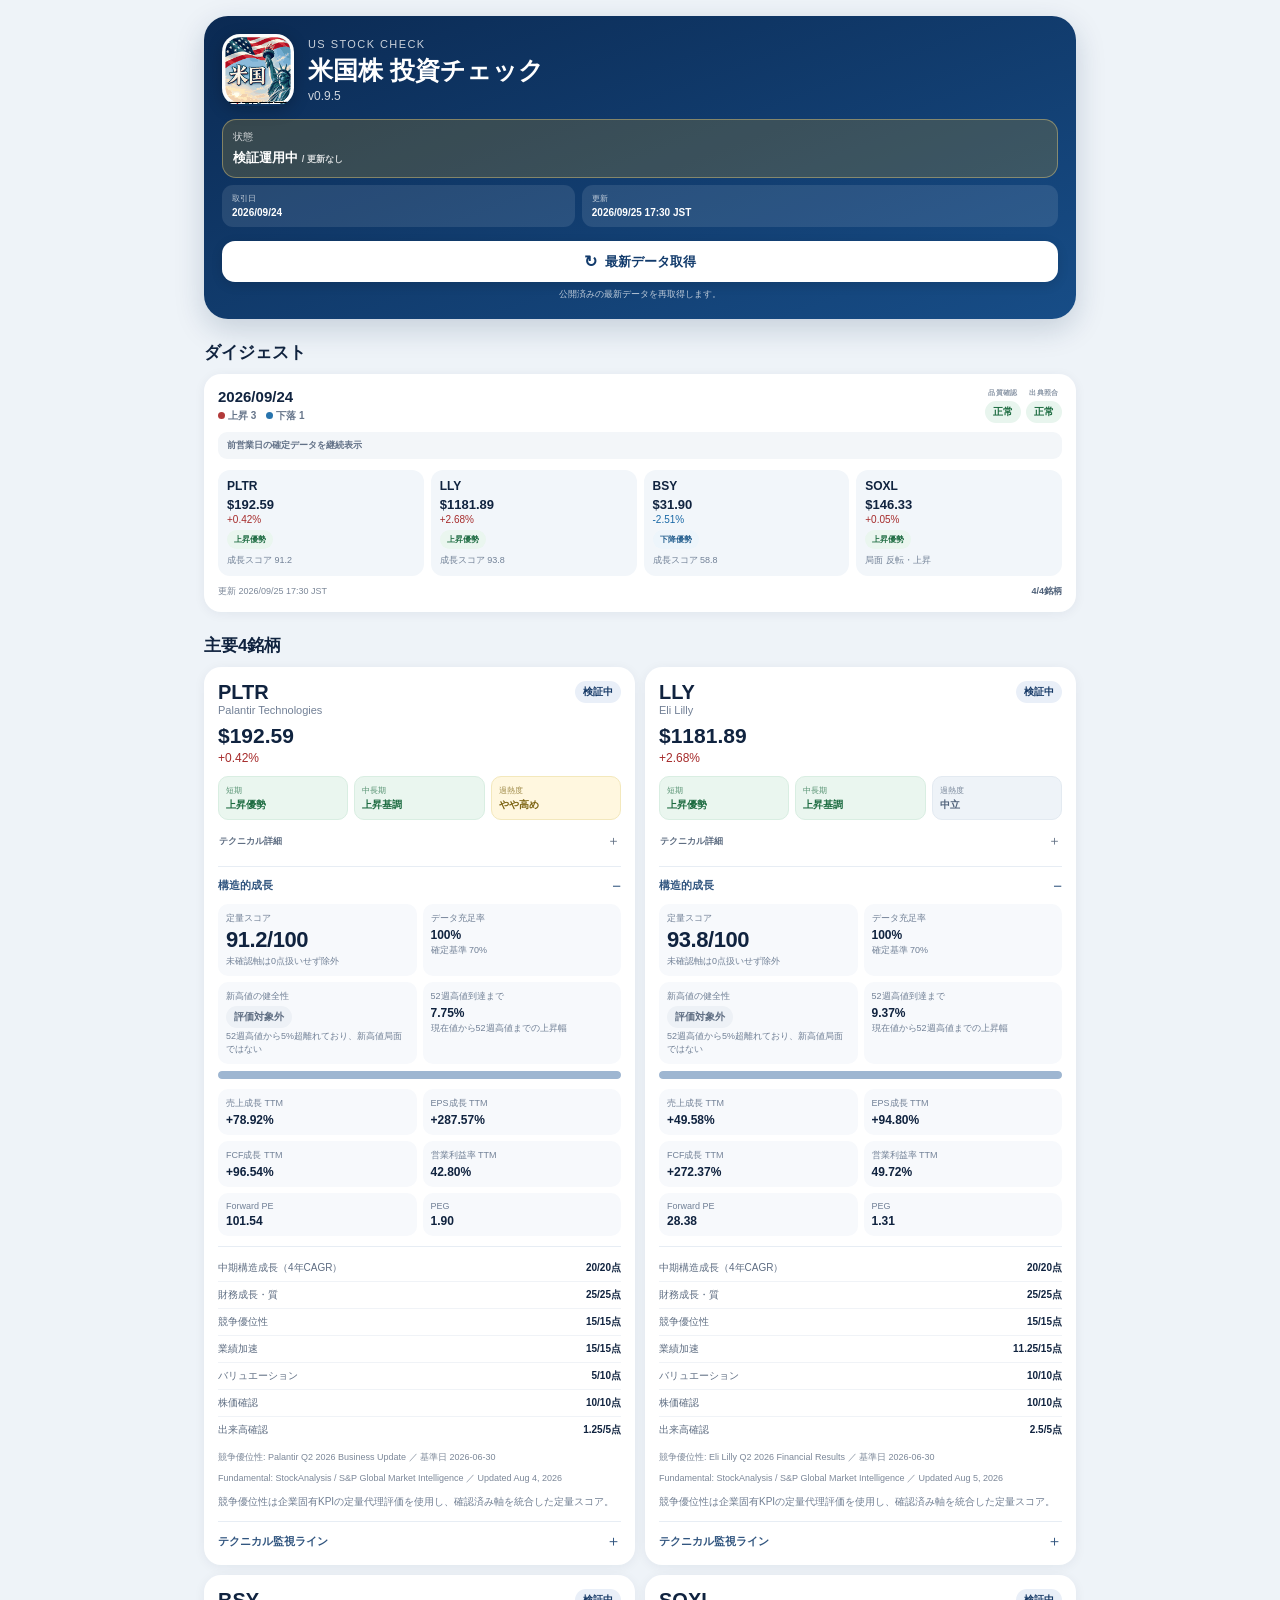
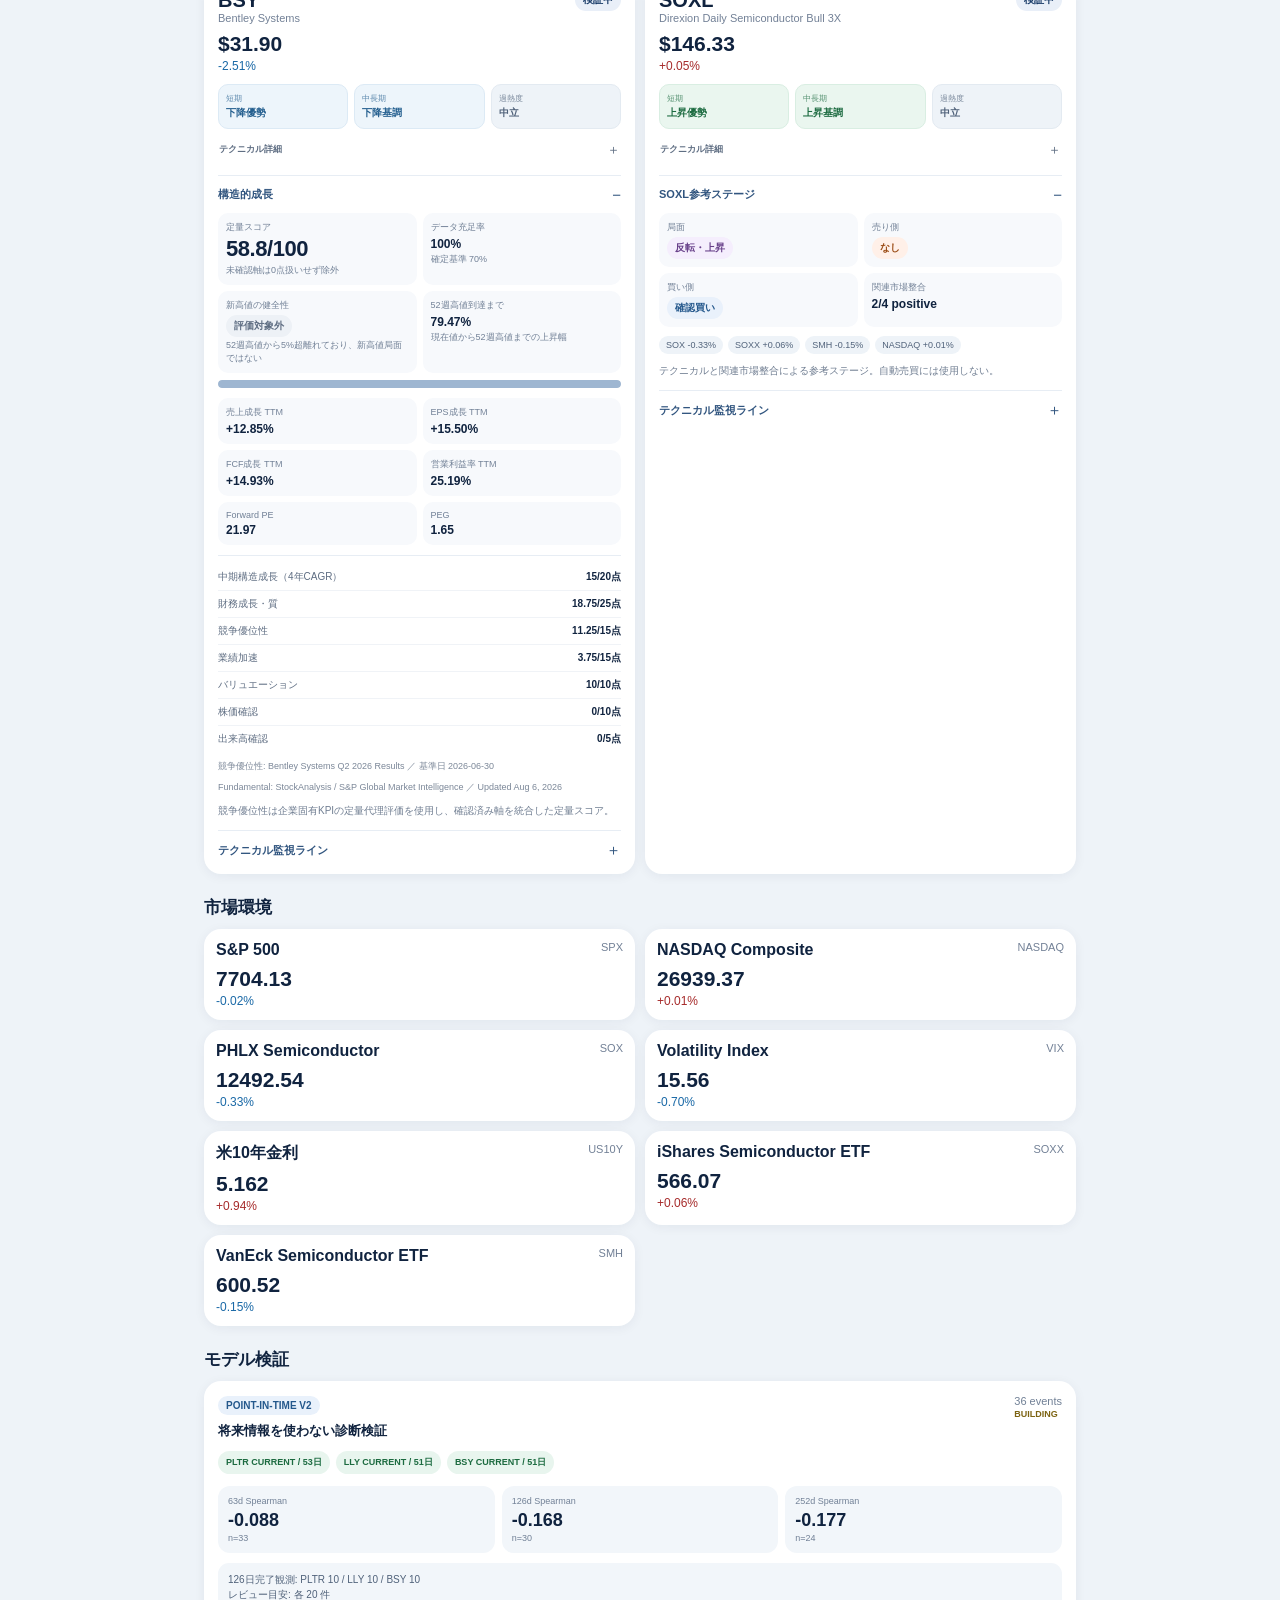
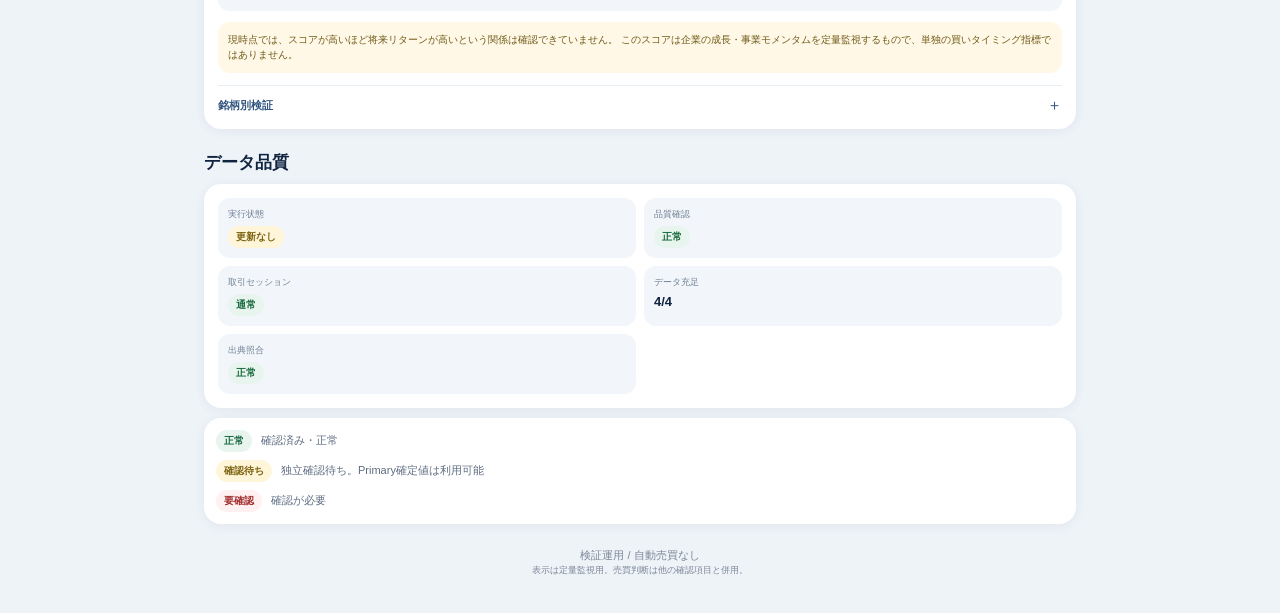
==== docs/index.html @ 0691e735 "Add US Common judgment-eligibility section" ====
<!doctype html>
<html lang="ja">
<head>
  <meta charset="utf-8">
  <meta name="viewport" content="width=device-width,initial-scale=1,viewport-fit=cover">
  <meta name="theme-color" content="#0b2a53">
  <meta name="apple-mobile-web-app-capable" content="yes">
  <meta name="apple-mobile-web-app-status-bar-style" content="default">
  <meta name="apple-mobile-web-app-title" content="米国株">
  <title>米国株 投資チェック</title>
  <link rel="manifest" href="./manifest.webmanifest">
  <link rel="apple-touch-icon" href="./icons/us-stock-icon.png">
  <link rel="icon" href="./icons/us-stock-icon.png" type="image/png">
  <link rel="stylesheet" href="./style.css?v=0.9.5-common1">
</head>
<body>
  <main class="app">
    <header class="hero">
      <div class="hero-row">
        <img class="app-icon" src="./icons/us-stock-icon.png" alt="米国株アプリ">
        <div class="hero-title">
          <div class="eyebrow">US STOCK CHECK</div>
          <h1>米国株 投資チェック</h1>
          <div id="version" class="version">v0.9.5</div>
        </div>
      </div>

      <div class="status-compact">
        <div id="stateBox" class="status-box status-primary">
          <span>状態</span>
          <strong id="appState">準備中</strong>
        </div>
        <div class="status-meta">
          <div><span>取引日</span><strong id="tradeDate">—</strong></div>
          <div><span>更新</span><strong id="updatedAt">—</strong></div>
        </div>
      </div>

      <button id="refreshButton" class="refresh-button" type="button">
        <span class="refresh-icon">↻</span> 最新データ取得
      </button>
      <div id="refreshNote" class="refresh-note">公開済みの最新データを再取得します。</div>
    </header>

    <section id="commonSection" class="hidden">
      <h2>判断可否</h2>
      <div id="commonDigest" class="card"></div>
    </section>

    <section>
      <h2>ダイジェスト</h2>
      <div id="digest" class="card muted">最新データを読み込み中です。</div>
    </section>

    <section>
      <h2>主要4銘柄</h2>
      <div id="stocks" class="cards"></div>
    </section>

    <section>
      <h2>市場環境</h2>
      <div id="market" class="cards compact"></div>
    </section>

    <section>
      <h2>モデル検証</h2>
      <div id="modelValidation" class="card muted">Point-in-Time検証データ待ちです。</div>
    </section>

    <section>
      <h2>データ品質</h2>
      <div id="quality" class="card"></div>
      <div class="legend card">
        <div class="legend-row"><span class="quality-pill pass">正常</span><span>確認済み・正常</span></div>
        <div class="legend-row"><span class="quality-pill pending">確認待ち</span><span>独立確認待ち。Primary確定値は利用可能</span></div>
        <div class="legend-row"><span class="quality-pill fail">要確認</span><span>確認が必要</span></div>
      </div>
    </section>

    <section id="noticesSection" class="hidden">
      <h2>確認事項</h2>
      <div id="notices" class="card notice-card"></div>
    </section>

    <footer>
      検証運用 / 自動売買なし<br>
      <span class="footer-sub">表示は定量監視用。売買判断は他の確認項目と併用。</span>
    </footer>
  </main>

  <script src="./app.js?v=0.9.5-common1" defer></script>
</body>
</html>
---- docs/style.css ----
:root{
  font-family:-apple-system,BlinkMacSystemFont,"Segoe UI",sans-serif;
  color:#10233f;background:#eef3f8
}
*{box-sizing:border-box}
body{margin:0}
.app{max-width:900px;margin:0 auto;padding:16px 14px 36px}
.hero{
  background:linear-gradient(160deg,#0b2a53,#174d87);
  color:#fff;border-radius:24px;padding:18px;
  box-shadow:0 10px 30px rgba(11,42,83,.18)
}
.hero-row{display:flex;gap:14px;align-items:center}
.hero-title{min-width:0}
.app-icon{width:72px;height:72px;border-radius:18px;box-shadow:0 4px 16px rgba(0,0,0,.22)}
.eyebrow{font-size:11px;letter-spacing:.13em;opacity:.78}
h1{font-size:25px;margin:4px 0 2px}
.version{font-size:12px;opacity:.8}
.status-grid{display:grid;grid-template-columns:repeat(3,1fr);gap:8px;margin-top:18px}
.status-box{background:rgba(255,255,255,.11);padding:10px;border-radius:14px;border:1px solid transparent}
.status-box span{display:block;font-size:10px;opacity:.78;margin-bottom:4px}
.status-box strong{font-size:13px;line-height:1.35}
.status-box.state-normal{background:rgba(36,153,86,.24);border-color:rgba(153,235,181,.45)}
.status-box.state-nochange{background:rgba(203,157,31,.22);border-color:rgba(255,224,133,.38)}
.status-box.state-hold{background:rgba(183,50,50,.28);border-color:rgba(255,165,165,.44)}
.status-message{margin:12px 2px 0;font-size:12px;opacity:.94;line-height:1.45}
section{margin-top:22px}
h2{font-size:17px;margin:0 0 10px}
.cards{display:grid;grid-template-columns:repeat(2,1fr);gap:10px}
.card{background:#fff;border-radius:17px;padding:14px;box-shadow:0 2px 12px rgba(16,35,63,.06)}
.card.muted{color:#66758a}
.stock-head{display:flex;justify-content:space-between;gap:8px;align-items:flex-start}
.ticker{font-size:20px;font-weight:750}
.name{font-size:11px;color:#728096}
.price{font-size:21px;font-weight:720;margin-top:8px}
.delta{font-size:12px;margin-top:3px}
.delta.up{color:#a62b2b}
.delta.down{color:#1968a6}
.delta.flat{color:#66758a}
.signal-summary{display:grid;grid-template-columns:repeat(3,1fr);gap:6px;margin-top:11px}
.signal-item{background:#eef3f8;border-radius:10px;padding:8px 7px;min-width:0;border:1px solid transparent}
.signal-label{display:block;color:#718096;font-size:8px;margin-bottom:3px}
.signal-item strong{display:block;font-size:10px;line-height:1.25;white-space:nowrap;overflow:hidden;text-overflow:ellipsis}
.signal-positive{background:#eaf6ef;color:#1c6b40;border-color:#d9eee2}
.signal-caution{background:#fff7df;color:#7d6413;border-color:#f3e8bc}
.signal-negative{background:#edf5fb;color:#245f8f;border-color:#dceaf5}
.signal-neutral{background:#eef3f8;color:#50627a;border-color:#e3eaf1}
.signal-item.signal-positive .signal-label,.signal-item.signal-caution .signal-label,.signal-item.signal-negative .signal-label,.signal-item.signal-neutral .signal-label{color:inherit;opacity:.72}
.technical-details{margin-top:8px}
.technical-details summary{cursor:pointer;list-style:none;color:#5e6d82;font-size:9px;font-weight:700;padding:4px 1px;display:flex;justify-content:space-between;align-items:center}
.technical-details summary::-webkit-details-marker{display:none}
.technical-details summary::after{content:"＋";font-size:13px;font-weight:500}
.technical-details[open] summary::after{content:"−"}
.meta{display:grid;grid-template-columns:1fr 1fr;gap:6px;margin-top:5px;font-size:11px}
.meta div{background:#f2f6fa;border-radius:10px;padding:7px}
.label{display:block;color:#718096;font-size:9px;margin-bottom:2px}
.badge,.quality-pill,.stage-pill{
  display:inline-block;padding:4px 8px;border-radius:999px;
  background:#e7eef7;font-size:10px;font-weight:700;white-space:nowrap
}
.badge.normal,.quality-pill.pass{background:#e8f5ee;color:#1c6b40}
.badge.hold,.quality-pill.fail{background:#fff1f1;color:#a02b2b}
.badge.nochange,.quality-pill.pending{background:#fff5d9;color:#7d6413}
.badge.shadow{background:#e9eff8;color:#163966}
.compact .card{padding:12px}

.quality-grid{display:grid;grid-template-columns:1fr 1fr;gap:8px}
.quality-item{background:#f2f6fa;border-radius:12px;padding:10px}
.quality-value{margin-top:5px;font-weight:700;font-size:13px}
.legend{margin-top:10px;padding:12px}
.legend-row{display:flex;align-items:center;gap:9px;font-size:11px;color:#5d6c81}
.legend-row+.legend-row{margin-top:8px}

.expand-panel{
  margin-top:12px;
  border-top:1px solid #e7edf4;
  padding-top:10px
}
.expand-panel summary{
  cursor:pointer;list-style:none;font-size:11px;font-weight:700;
  color:#31557f;display:flex;justify-content:space-between;align-items:center
}
.expand-panel summary::-webkit-details-marker{display:none}
.expand-panel summary::after{content:"＋";font-size:15px;font-weight:500}
.expand-panel[open] summary::after{content:"−"}

.level-grid,.growth-grid,.stage-grid{display:grid;grid-template-columns:1fr 1fr;gap:6px;margin-top:10px}
.level-item,.growth-item,.stage-item{background:#f7f9fc;border-radius:10px;padding:8px}
.level-value,.growth-value,.stage-value{font-size:12px;font-weight:700;margin-top:3px}
.range-wrap{margin-top:11px}
.range-labels{display:flex;justify-content:space-between;font-size:9px;color:#7c899b;margin-bottom:5px}
.range-track{position:relative;height:8px;background:#e4eaf1;border-radius:999px;overflow:hidden}
.range-fill{height:100%;background:#9eb6d1;border-radius:999px}
.range-note{margin-top:5px;font-size:10px;color:#6f7d91;line-height:1.45}

.completeness-track{height:8px;background:#e4eaf1;border-radius:999px;overflow:hidden;margin-top:7px}
.completeness-fill{height:100%;background:#9eb6d1;border-radius:999px}
.panel-note{font-size:10px;color:#6f7d91;line-height:1.5;margin-top:9px}
.health-a{background:#e8f5ee;color:#1c6b40}
.health-b{background:#fff5d9;color:#7d6413}
.health-c{background:#fff1f1;color:#a02b2b}
.health-na{background:#edf1f6;color:#5e6d82}

.stage-sell{background:#fff0e8;color:#9b4c15}
.stage-buy{background:#e9f1fb;color:#24588c}
.stage-phase{background:#f5eefd;color:#68408a}
.alignment-row{display:flex;flex-wrap:wrap;gap:5px;margin-top:9px}
.alignment-chip{font-size:9px;padding:4px 7px;border-radius:999px;background:#eef3f8;color:#50627a}

.notice-card{font-size:12px;line-height:1.5}
.notice-list{margin:0;padding-left:18px}
.notice-list li+li{margin-top:6px}
.notice-warning{color:#7d6413}
.notice-error{color:#a02b2b}
.hidden{display:none}

footer{margin-top:24px;text-align:center;color:#7b8798;font-size:11px}
.footer-sub{font-size:9px}

@media(max-width:600px){
  .status-grid{grid-template-columns:1fr}
  .cards{grid-template-columns:1fr}
  h1{font-size:22px}
  .quality-grid,.level-grid,.growth-grid,.stage-grid{grid-template-columns:1fr 1fr}
}

.score-big{font-size:22px;font-weight:800;letter-spacing:-.02em}
.score-sub{font-size:9px;color:#718096;margin-top:2px}
.fund-grid{display:grid;grid-template-columns:1fr 1fr;gap:6px;margin-top:10px}
.fund-item{background:#f7f9fc;border-radius:10px;padding:8px}
.fund-value{font-size:12px;font-weight:700;margin-top:3px}
.axis-list{margin-top:10px;border-top:1px solid #e7edf4;padding-top:8px}
.axis-row{display:grid;grid-template-columns:1fr auto;gap:8px;align-items:center;padding:6px 0;font-size:10px}
.axis-row+.axis-row{border-top:1px solid #f0f3f7}
.axis-name{color:#5e6d82}
.axis-score{font-weight:800}
.axis-unverified{color:#8a96a6}
.source-note{margin-top:8px;font-size:9px;color:#7b8798;line-height:1.45}

.validation-head{display:flex;justify-content:space-between;gap:12px;align-items:flex-start}
.validation-pill{background:#e9f1fb;color:#24588c}
.validation-title{font-size:13px;font-weight:750;margin-top:7px}
.validation-events{font-size:11px;color:#718096;white-space:nowrap}
.validation-grid{display:grid;grid-template-columns:repeat(3,1fr);gap:7px;margin-top:12px}
.validation-item{background:#f2f6fa;border-radius:12px;padding:10px}
.validation-value{font-size:18px;font-weight:800;margin-top:4px}
.validation-note{margin-top:11px;padding:10px;border-radius:12px;background:#fff8e6;color:#6f5a18;font-size:10px;line-height:1.55}
.validation-list{margin-top:9px}
.validation-row{display:grid;grid-template-columns:60px 1fr auto;gap:8px;align-items:center;padding:7px 0;font-size:10px}
.validation-row+.validation-row{border-top:1px solid #edf1f5}
@media(max-width:600px){.validation-grid{grid-template-columns:1fr 1fr 1fr}.validation-value{font-size:16px}}

.maturity-text{font-size:9px;font-weight:750;color:#7d6413}
.maturity-box{margin-top:10px;padding:9px 10px;border-radius:11px;background:#f2f6fa;color:#50627a;font-size:10px;line-height:1.5}

.freshness-row{display:flex;flex-wrap:wrap;gap:6px;margin-top:11px}
.freshness-chip{font-size:9px;font-weight:700;padding:5px 8px;border-radius:999px}
.freshness-current{background:#e8f5ee;color:#1c6b40}
.freshness-due{background:#fff5d9;color:#7d6413}

.refresh-button{width:100%;margin-top:14px;border:0;border-radius:13px;padding:11px 14px;background:#fff;color:#123b6c;font-weight:800;font-size:13px;box-shadow:0 3px 12px rgba(0,0,0,.12)}
.refresh-button:active{transform:translateY(1px)}
.refresh-button:disabled{opacity:.65}
.refresh-icon{display:inline-block;font-size:16px;margin-right:5px;vertical-align:-1px}
.refreshing .refresh-icon{animation:refresh-spin .8s linear infinite}
@keyframes refresh-spin{to{transform:rotate(360deg)}}
.refresh-note{text-align:center;font-size:9px;opacity:.72;margin-top:6px}
.digest-head{display:flex;justify-content:space-between;align-items:center;gap:8px;font-size:11px;color:#64748b}
.digest-head strong{font-size:13px;color:#10233f}
.digest-stocks{display:grid;grid-template-columns:repeat(4,1fr);gap:7px;margin-top:11px}
.digest-stock{background:#f2f6fa;border-radius:12px;padding:9px;min-width:0}
.digest-ticker{font-size:12px;font-weight:800}
.digest-price{font-size:13px;font-weight:750;margin-top:4px}
.digest-change{font-size:10px;margin-top:2px}
.digest-change.up{color:#a62b2b}.digest-change.down{color:#1968a6}.digest-change.flat{color:#66758a}
.digest-signal{display:inline-block;font-size:8px;font-weight:750;margin-top:5px;padding:3px 6px;border-radius:999px;border:1px solid transparent}
.digest-sub{font-size:9px;color:#718096;margin-top:5px;white-space:nowrap;overflow:hidden;text-overflow:ellipsis}
.digest-foot{font-size:9px;color:#7b8798;margin-top:9px}
@media(max-width:600px){.digest-stocks{grid-template-columns:repeat(2,1fr)}}

/* v0.9.2 mobile readability */
.digest-date{font-size:15px;font-weight:800;color:#10233f}
.digest-market-count{font-size:10px;color:#66758a;margin-top:4px;font-weight:650}
.up-dot,.down-dot{display:inline-block;width:7px;height:7px;border-radius:50%;margin-right:3px}
.up-dot{background:#b23a3a}.down-dot{background:#2874ad}
.digest-quality{display:flex;gap:5px;align-items:flex-start}
.quality-labeled{display:flex;flex-direction:column;align-items:center;gap:3px}
.quality-labeled small{font-size:7px;font-weight:800;color:#8a96a6;letter-spacing:.05em}
.digest-foot{display:flex;justify-content:space-between;align-items:center}
.digest-foot strong{font-size:9px;color:#50627a}
@media(max-width:600px){
  .app{padding:12px 12px 32px}
  .hero{border-radius:22px;padding:15px}
  .hero-row{gap:11px}
  .app-icon{width:58px;height:58px;border-radius:15px}
  .eyebrow{font-size:9px}
  h1{font-size:20px;margin:2px 0}
  .version{font-size:10px}
  .status-grid{grid-template-columns:1fr 1fr;gap:7px;margin-top:13px}
  .status-box{padding:9px 10px;border-radius:12px}
  .status-box:first-child{grid-column:1 / -1}
  .status-box span{font-size:9px;margin-bottom:2px}
  .status-box strong{font-size:12px}
  .status-message{margin-top:9px;font-size:10px}
  .refresh-button{margin-top:10px;padding:10px 12px;font-size:12px}
  .refresh-note{font-size:8px;margin-top:4px}
  section{margin-top:18px}
  h2{font-size:18px;margin-bottom:8px}
  .card{border-radius:16px;padding:12px}
  .digest-head{align-items:flex-start}
  .digest-stocks{gap:8px;margin-top:10px}
  .digest-stock{padding:10px;border-radius:13px;border:1px solid #e7edf4}
  .digest-ticker{font-size:14px}
  .digest-price{font-size:15px;margin-top:3px}
  .digest-change{display:inline-block;font-size:11px;font-weight:750;margin-top:4px;padding:2px 6px;border-radius:7px}
  .digest-change.up{background:#fff0f0}
  .digest-change.down{background:#edf6fc}
  .digest-change.flat{background:#eef2f6}
  .digest-sub{font-size:9px;margin-top:6px}
  .digest-foot{margin-top:10px;padding-top:8px;border-top:1px solid #edf1f5}
}

/* v0.9.3 first-screen optimization */
.status-compact{margin-top:13px}
.status-primary{padding:9px 11px}
.status-meta{display:grid;grid-template-columns:1fr 1.35fr;gap:7px;margin-top:7px}
.status-meta>div{background:rgba(255,255,255,.10);border-radius:11px;padding:8px 10px;min-width:0}
.status-meta span{display:block;font-size:8px;opacity:.72;margin-bottom:2px}
.status-meta strong{display:block;font-size:10px;line-height:1.3;white-space:nowrap;overflow:hidden;text-overflow:ellipsis}
.digest-state{margin-top:9px;padding:7px 9px;border-radius:9px;font-size:9px;font-weight:700}
.digest-state-neutral{background:#f3f6f9;color:#627187}
.digest-state-warn{background:#fff5d9;color:#7d6413}
@media(max-width:600px){
  .hero{padding:13px 14px 12px}
  .hero-row{gap:10px}
  .app-icon{width:52px;height:52px;border-radius:14px}
  h1{font-size:19px}
  .status-compact{margin-top:11px}
  .status-primary{padding:8px 10px;border-radius:11px}
  .status-primary span{font-size:8px;margin-bottom:1px}
  .status-primary strong{font-size:11px}
  .status-meta{margin-top:6px;gap:6px}
  .status-meta>div{padding:7px 9px}
  .refresh-button{margin-top:8px;padding:9px 12px}
  .refresh-note{margin-top:3px}
  section{margin-top:15px}
  h2{font-size:17px;margin-bottom:7px}
  .digest-state{margin-top:8px}
}

/* v0.9.4 clarity */
@media(max-width:600px){
  .signal-summary{gap:5px;margin-top:9px}
  .signal-item{padding:7px 5px}
  .signal-label{font-size:7px}
  .signal-item strong{font-size:9px}
  .growth-item .score-sub{line-height:1.35}
}

/* v0.9.5 card density */
@media(max-width:600px){
  .technical-details{margin-top:6px}
  .technical-details summary{font-size:8px;padding:3px 1px}
  .digest-signal{font-size:8px;padding:2px 6px}
}
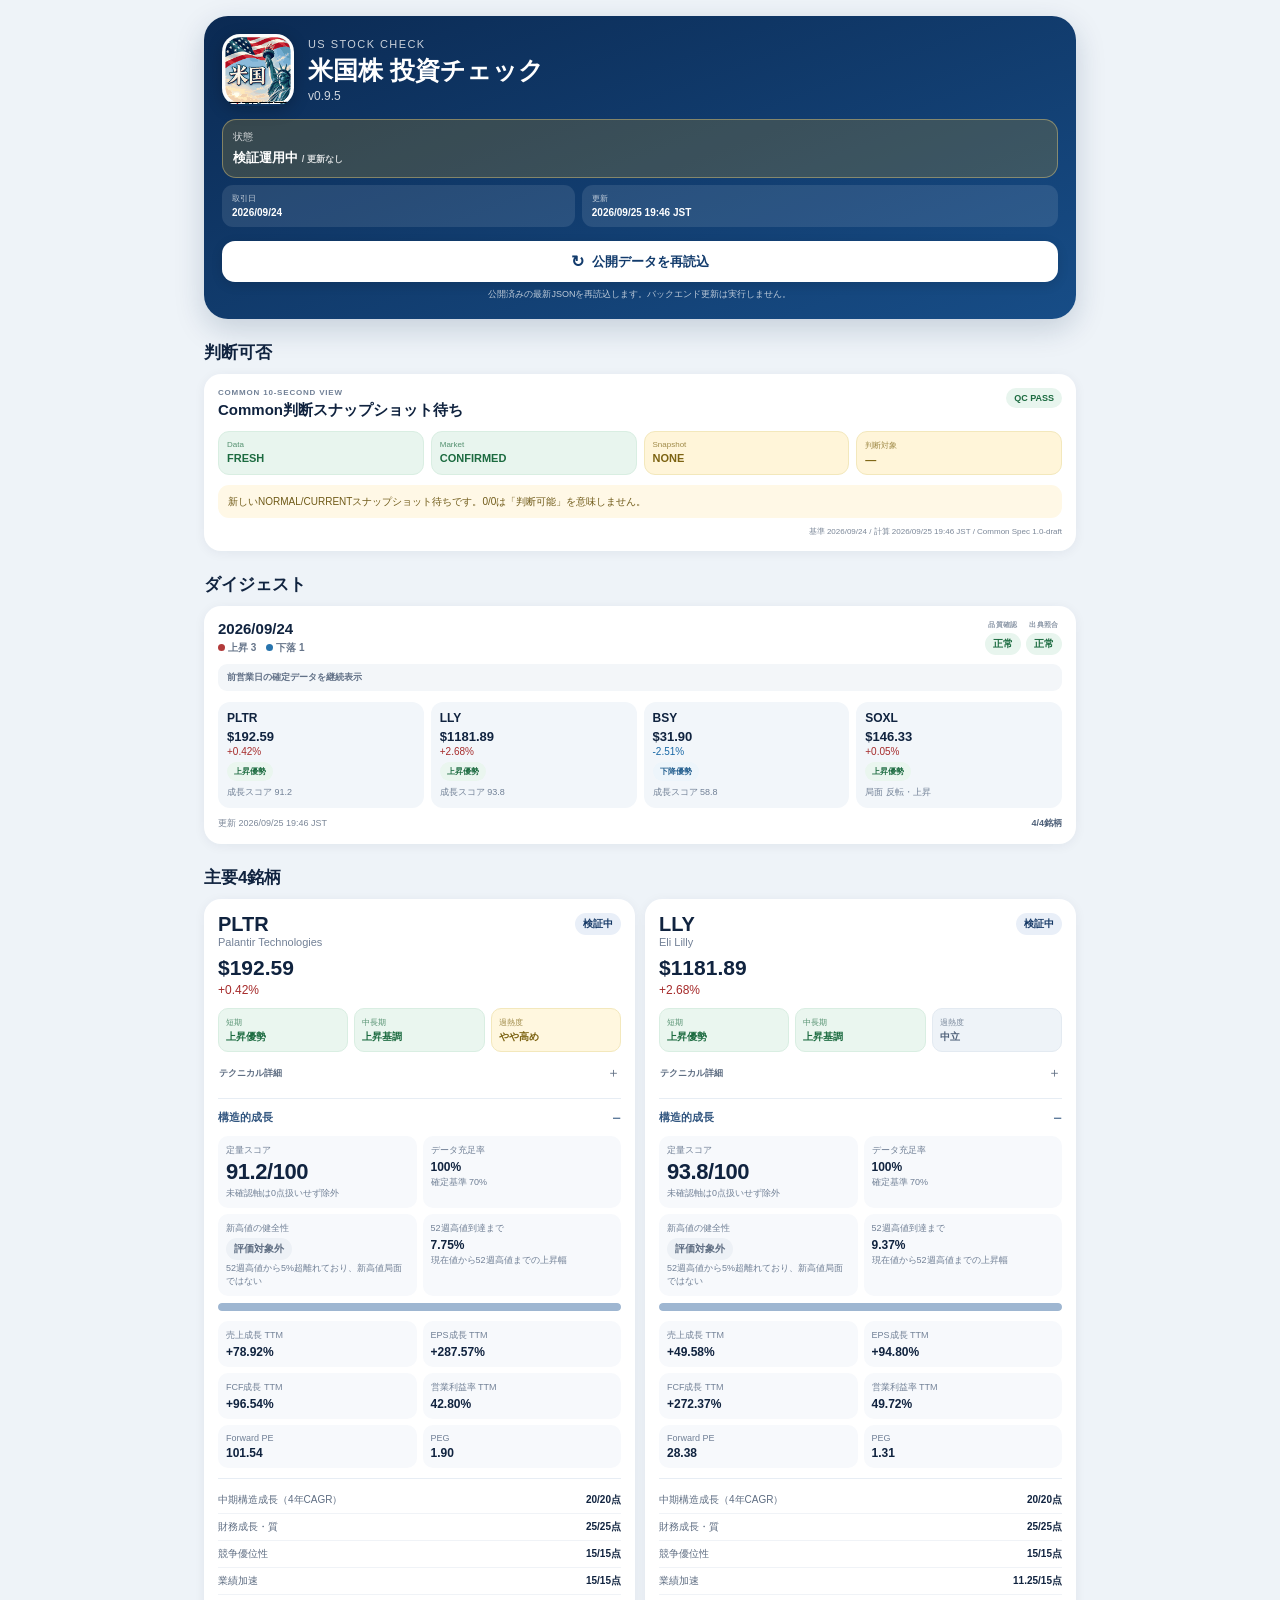
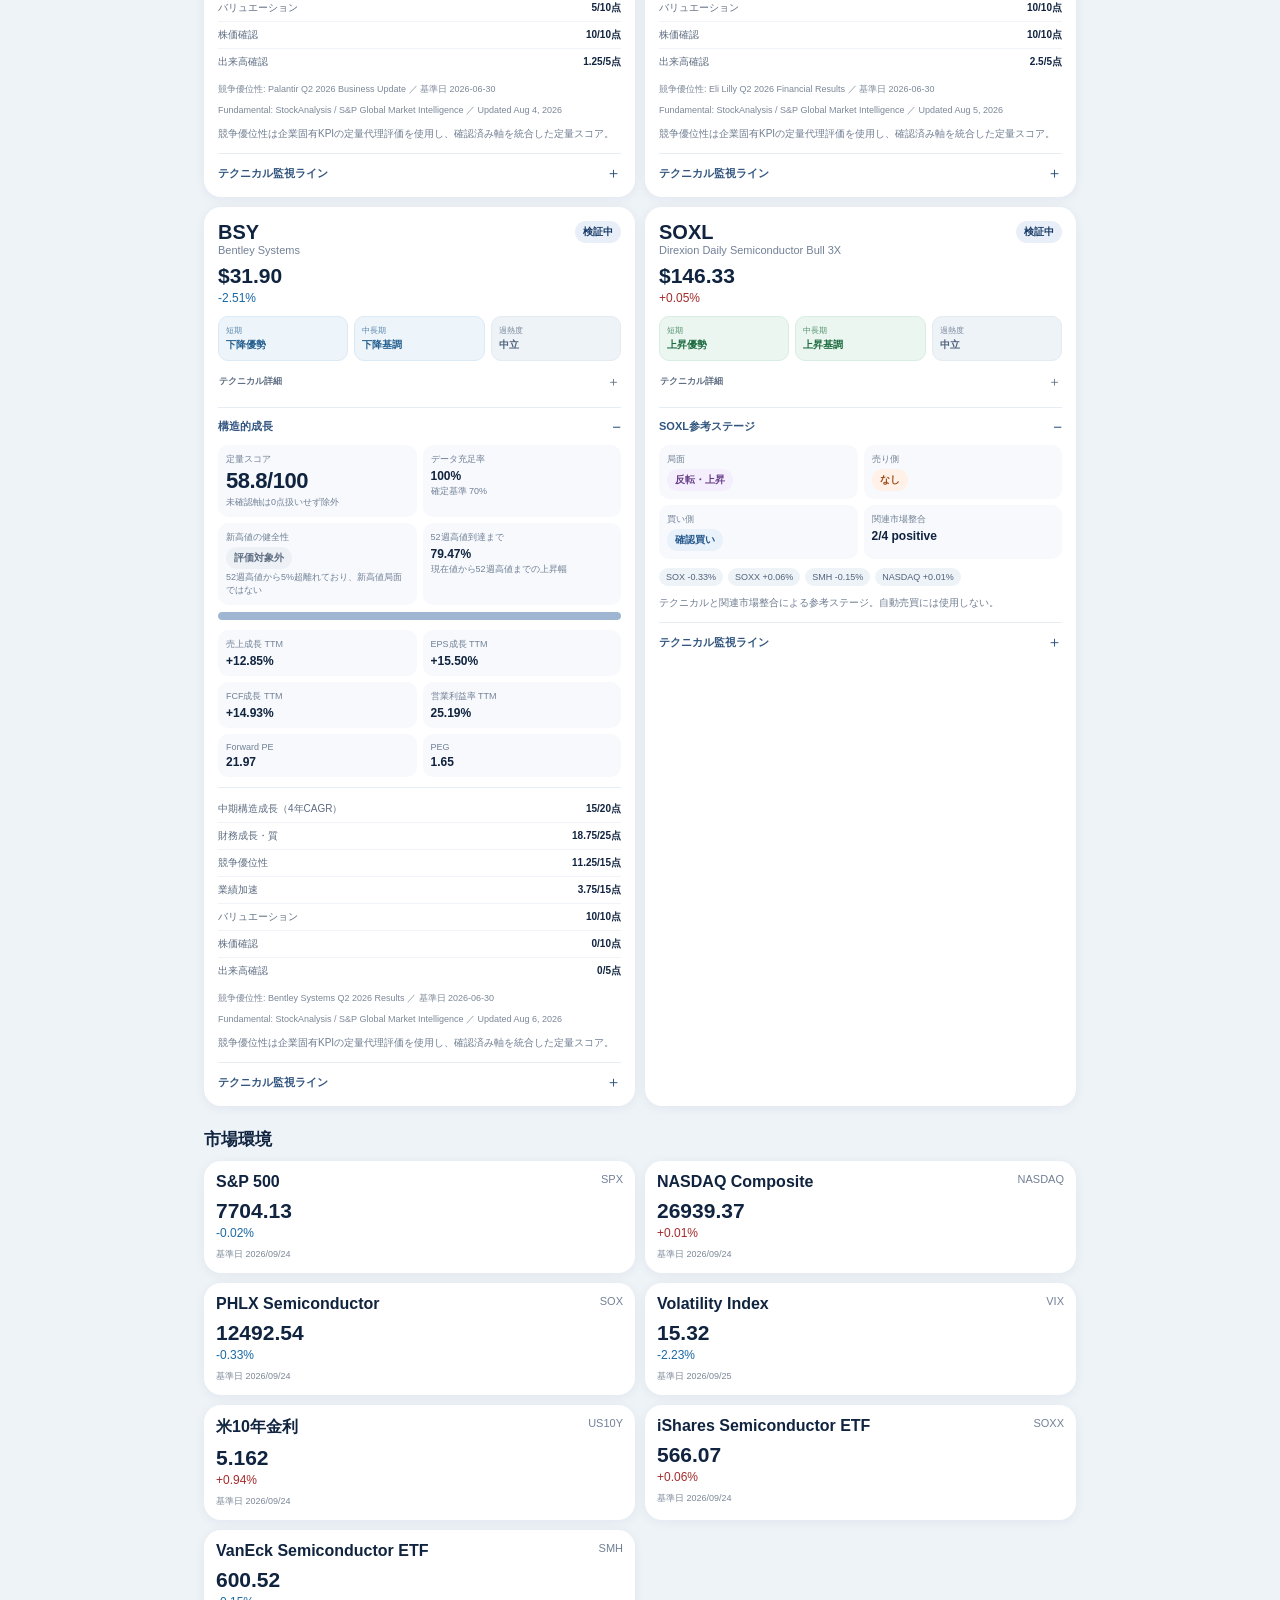
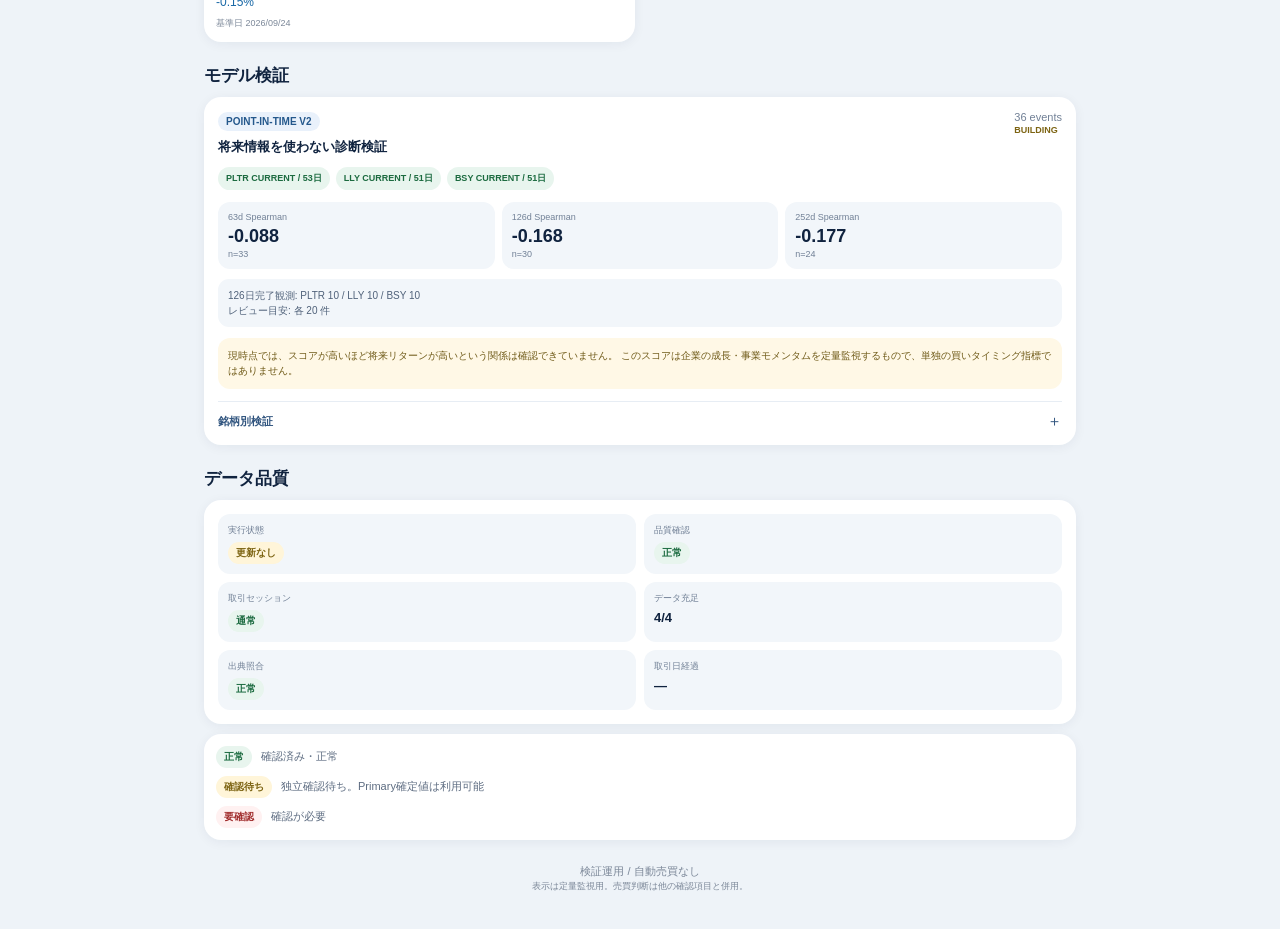
==== commit f119d9b3: "Clarify US PWA refresh semantics" ====
--- a/docs/index.html
+++ b/docs/index.html
@@ -11,7 +11,7 @@
   <link rel="manifest" href="./manifest.webmanifest">
   <link rel="apple-touch-icon" href="./icons/us-stock-icon.png">
   <link rel="icon" href="./icons/us-stock-icon.png" type="image/png">
-  <link rel="stylesheet" href="./style.css?v=0.9.5-common1">
+  <link rel="stylesheet" href="./style.css?v=0.9.5-ops1">
 </head>
 <body>
   <main class="app">
@@ -37,9 +37,9 @@
       </div>
 
       <button id="refreshButton" class="refresh-button" type="button">
-        <span class="refresh-icon">↻</span> 最新データ取得
+        <span class="refresh-icon">↻</span> 公開データを再読込
       </button>
-      <div id="refreshNote" class="refresh-note">公開済みの最新データを再取得します。</div>
+      <div id="refreshNote" class="refresh-note">公開済みの最新JSONを再読込します。バックエンド更新は実行しません。</div>
     </header>
 
     <section id="commonSection" class="hidden">
@@ -88,6 +88,6 @@
     </footer>
   </main>
 
-  <script src="./app.js?v=0.9.5-common1" defer></script>
+  <script src="./app.js?v=0.9.5-ops1" defer></script>
 </body>
 </html>
--- a/docs/style.css
+++ b/docs/style.css
@@ -263,3 +263,27 @@
   .technical-details summary{font-size:8px;padding:3px 1px}
   .digest-signal{font-size:8px;padding:2px 6px}
 }
+
+.common-head{display:flex;justify-content:space-between;gap:10px;align-items:flex-start}
+.common-eyebrow{font-size:8px;letter-spacing:.1em;color:#718096;font-weight:800}
+.common-title{font-size:15px;font-weight:800;margin-top:4px}
+.common-pill{display:inline-flex;padding:5px 8px;border-radius:999px;font-size:9px;font-weight:800}
+.common-grid{display:grid;grid-template-columns:repeat(4,1fr);gap:7px;margin-top:11px}
+.common-metric{border-radius:11px;padding:8px;background:#f2f6fa;border:1px solid #e4eaf1}
+.common-metric span{display:block;font-size:8px;opacity:.72}
+.common-metric b{display:block;font-size:11px;margin-top:3px;overflow-wrap:anywhere}
+.common-ok{background:#e8f5ee!important;color:#1c6b40!important;border-color:#d9eee2!important}
+.common-warn{background:#fff5d9!important;color:#7d6413!important;border-color:#f3e8bc!important}
+.common-ng{background:#fff1f1!important;color:#a02b2b!important;border-color:#f2dede!important}
+.common-blocker{margin-top:10px;padding:9px 10px;border-radius:11px;background:#fff8e6;color:#6f5a18;font-size:10px;line-height:1.5}
+.common-details{margin-top:10px;font-size:10px}
+.common-details summary{cursor:pointer;color:#31557f;font-weight:800}
+.common-stock-row{display:grid;grid-template-columns:56px 64px 1fr;gap:7px;align-items:center;padding:7px 0;border-top:1px solid #edf1f5}
+.common-stock-row:first-of-type{margin-top:6px}
+.common-stock-row>span{font-size:8px;font-weight:800;border-radius:999px;padding:3px 5px;text-align:center}
+.common-stock-row small{color:#718096;line-height:1.35}
+.common-time{margin-top:8px;font-size:8px;color:#7b8798;text-align:right}
+@media(max-width:600px){
+  .common-grid{grid-template-columns:repeat(2,1fr)}
+  .common-stock-row{grid-template-columns:52px 60px 1fr}
+}
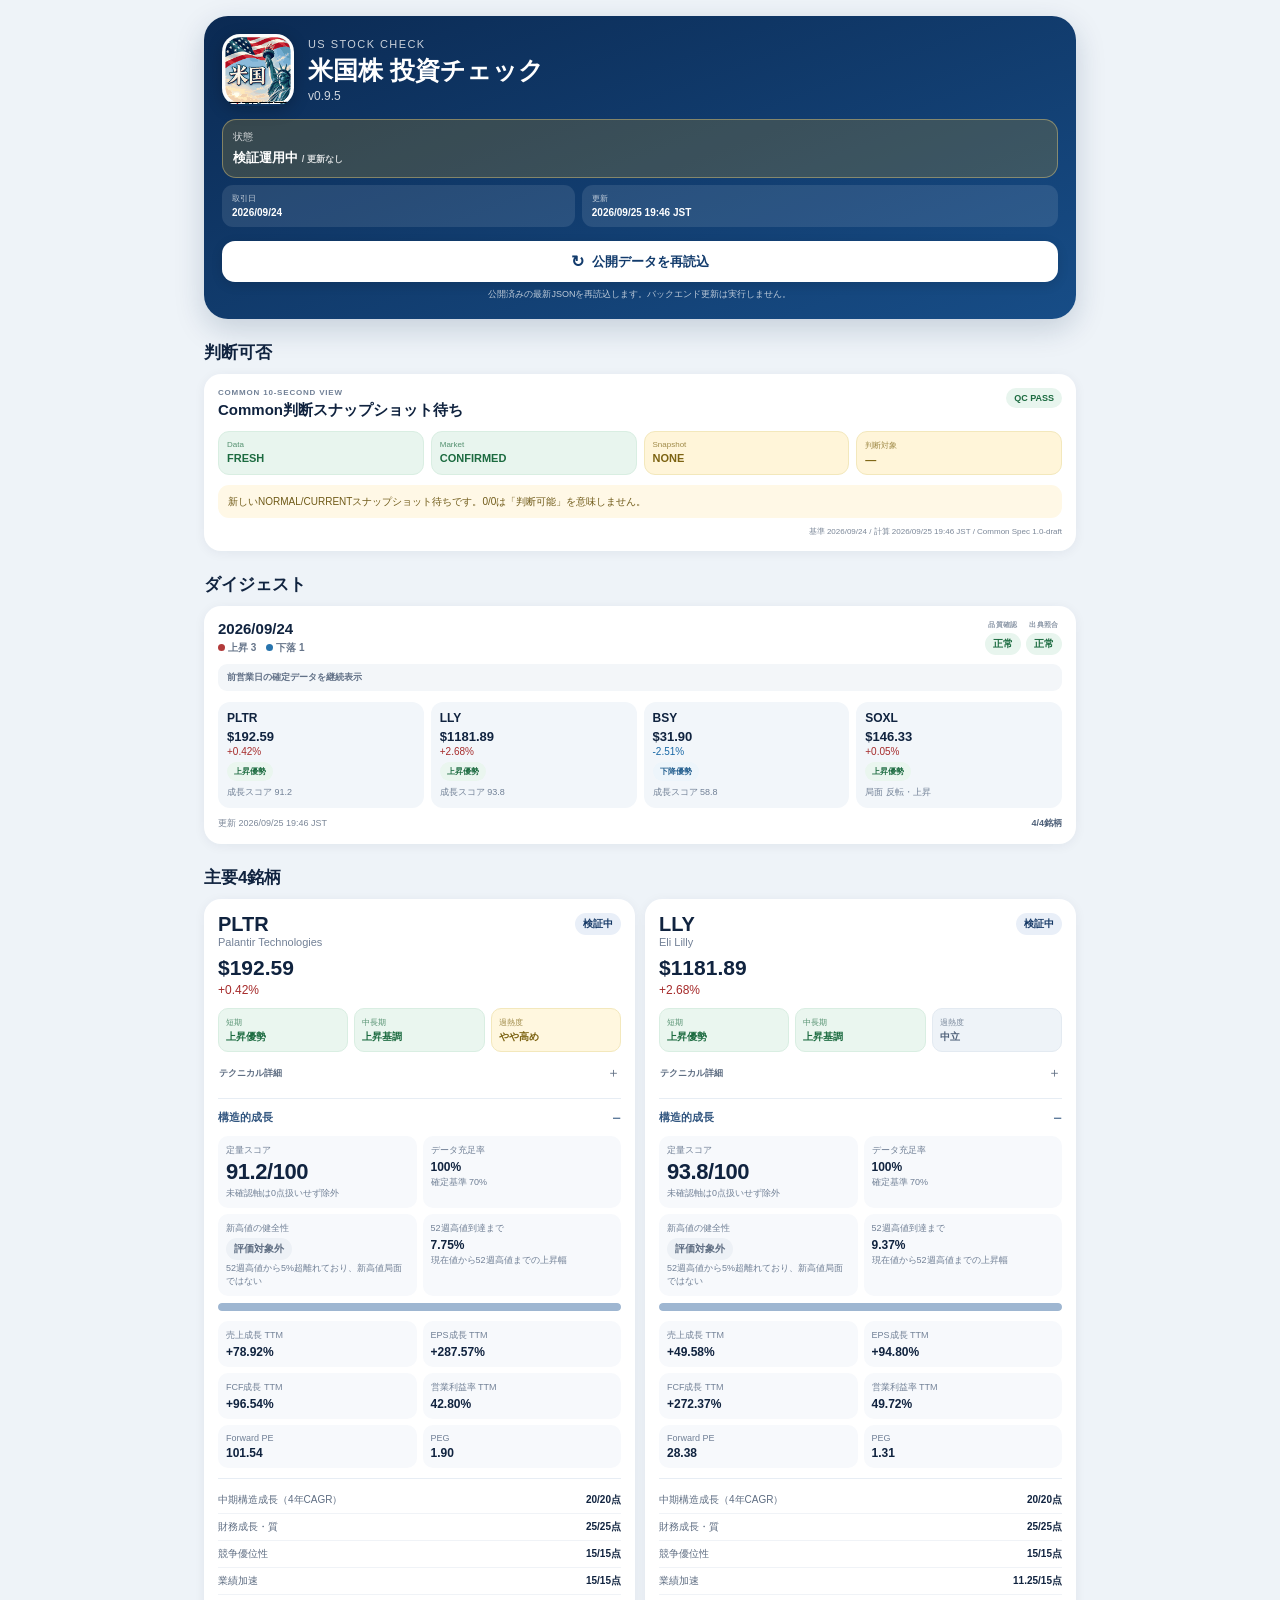
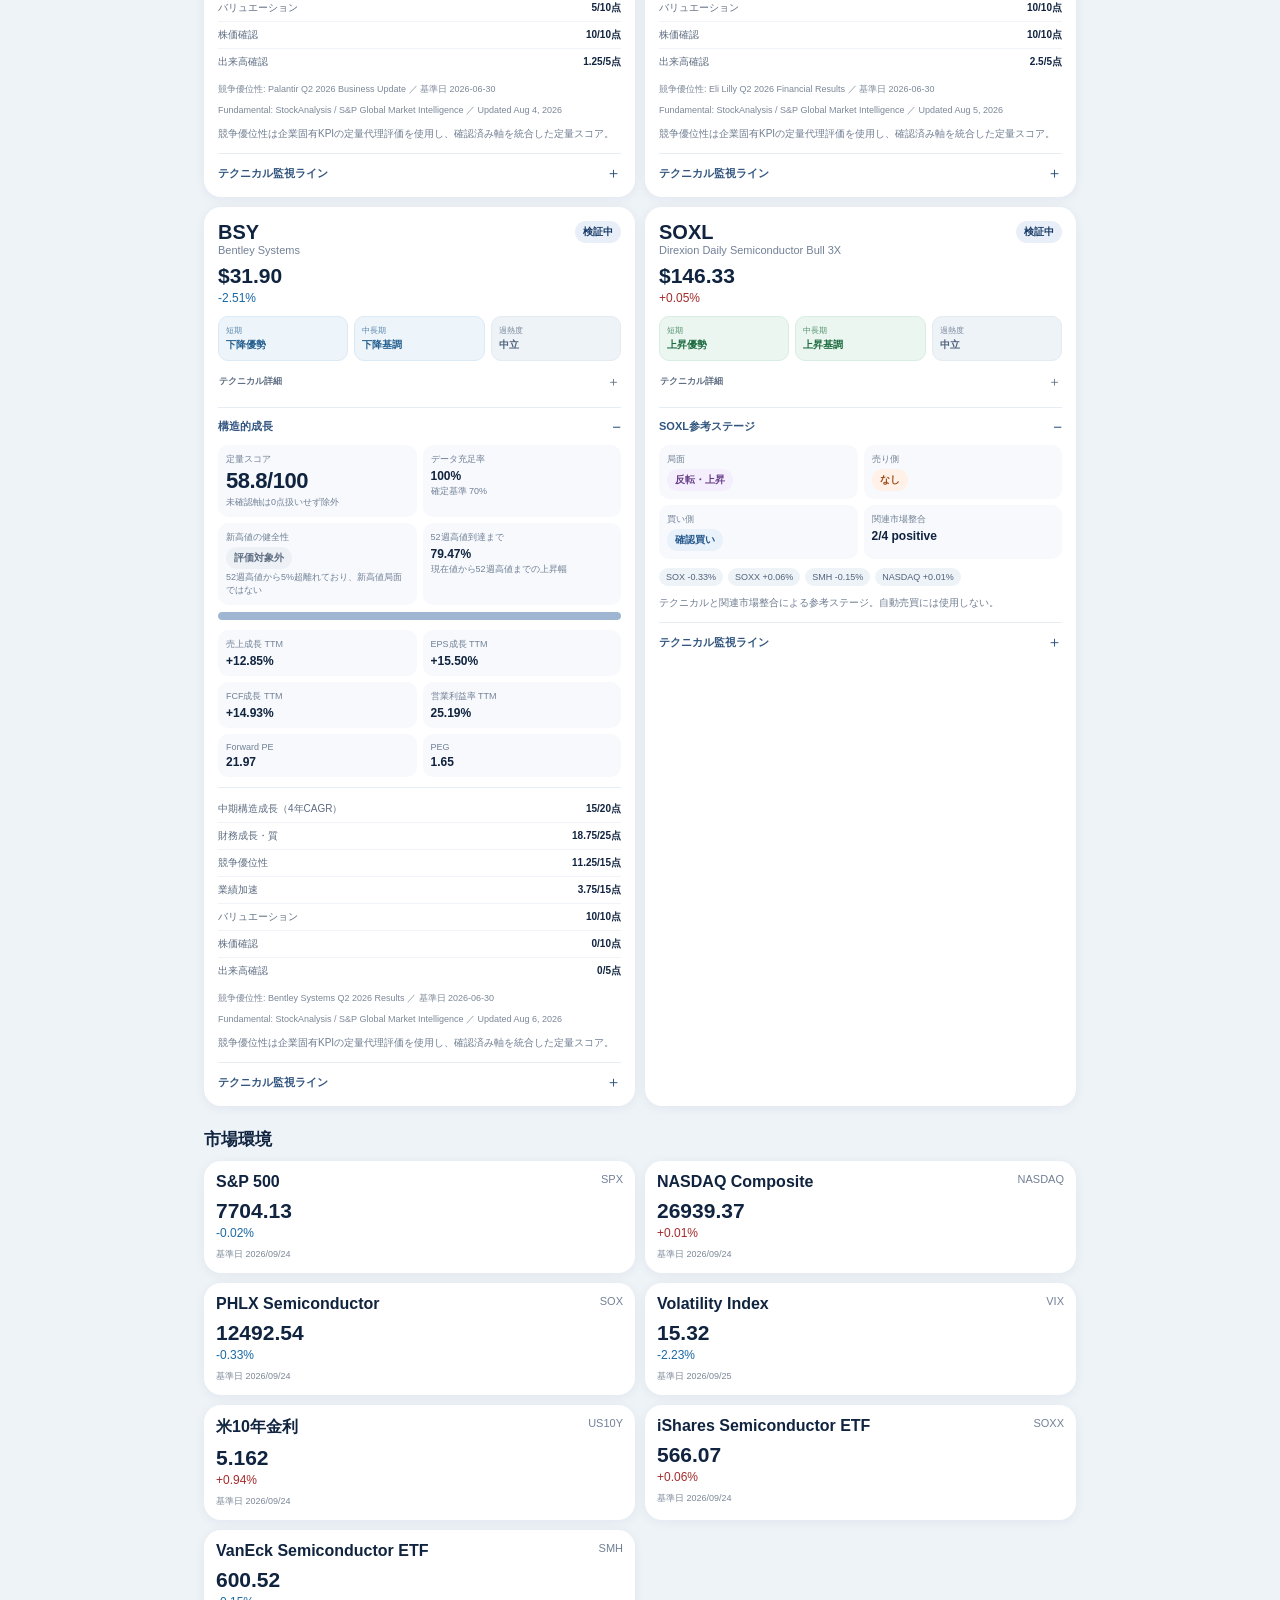
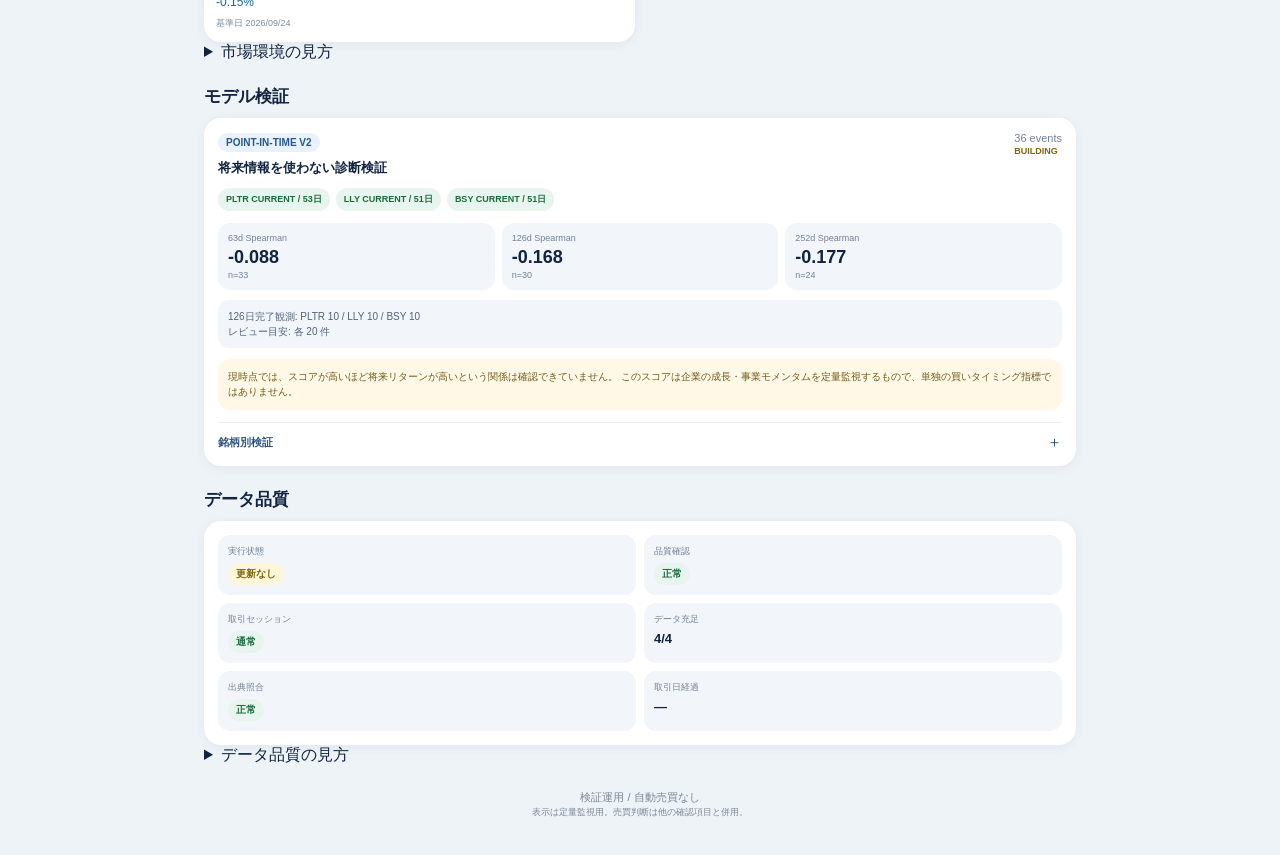
==== commit 866faf0a: "US web: apply common disclosure layout" ====
--- a/docs/index.html
+++ b/docs/index.html
@@ -11,7 +11,7 @@
   <link rel="manifest" href="./manifest.webmanifest">
   <link rel="apple-touch-icon" href="./icons/us-stock-icon.png">
   <link rel="icon" href="./icons/us-stock-icon.png" type="image/png">
-  <link rel="stylesheet" href="./style.css?v=0.9.5-ops1">
+  <link rel="stylesheet" href="./style.css?v=0.9.6-common1">
 </head>
 <body>
   <main class="app">
@@ -60,6 +60,17 @@
     <section>
       <h2>市場環境</h2>
       <div id="market" class="cards compact"></div>
+      <details id="marketChartsDetails" class="app-disclosure hidden">
+        <summary>市場環境の28日チャートを見る</summary>
+        <div class="disclosure-body">
+          <div id="marketCharts" class="market-chart-list"></div>
+          <p>横線＝値の目安、縦の点線＝日曜始まりの週区切り。欠損日は補完せず、取得済みデータだけを実際の日付位置に表示します。</p>
+        </div>
+      </details>
+      <details class="app-disclosure">
+        <summary>市場環境の見方</summary>
+        <div class="disclosure-body">市場環境は個別銘柄の背景確認用です。この表示だけで正式な売買判断を変更しません。</div>
+      </details>
     </section>
 
     <section>
@@ -70,11 +81,14 @@
     <section>
       <h2>データ品質</h2>
       <div id="quality" class="card"></div>
-      <div class="legend card">
-        <div class="legend-row"><span class="quality-pill pass">正常</span><span>確認済み・正常</span></div>
-        <div class="legend-row"><span class="quality-pill pending">確認待ち</span><span>独立確認待ち。Primary確定値は利用可能</span></div>
-        <div class="legend-row"><span class="quality-pill fail">要確認</span><span>確認が必要</span></div>
-      </div>
+      <details class="app-disclosure">
+        <summary>データ品質の見方</summary>
+        <div class="disclosure-body">
+          <div class="legend-row"><span class="quality-pill pass">正常</span><span>確認済み・正常</span></div>
+          <div class="legend-row"><span class="quality-pill pending">確認待ち</span><span>独立確認待ち。Primary確定値は利用可能</span></div>
+          <div class="legend-row"><span class="quality-pill fail">要確認</span><span>確認が必要</span></div>
+        </div>
+      </details>
     </section>
 
     <section id="noticesSection" class="hidden">
@@ -88,6 +102,6 @@
     </footer>
   </main>
 
-  <script src="./app.js?v=0.9.5-ops1" defer></script>
+  <script src="./app.js?v=0.9.6-common1" defer></script>
 </body>
 </html>
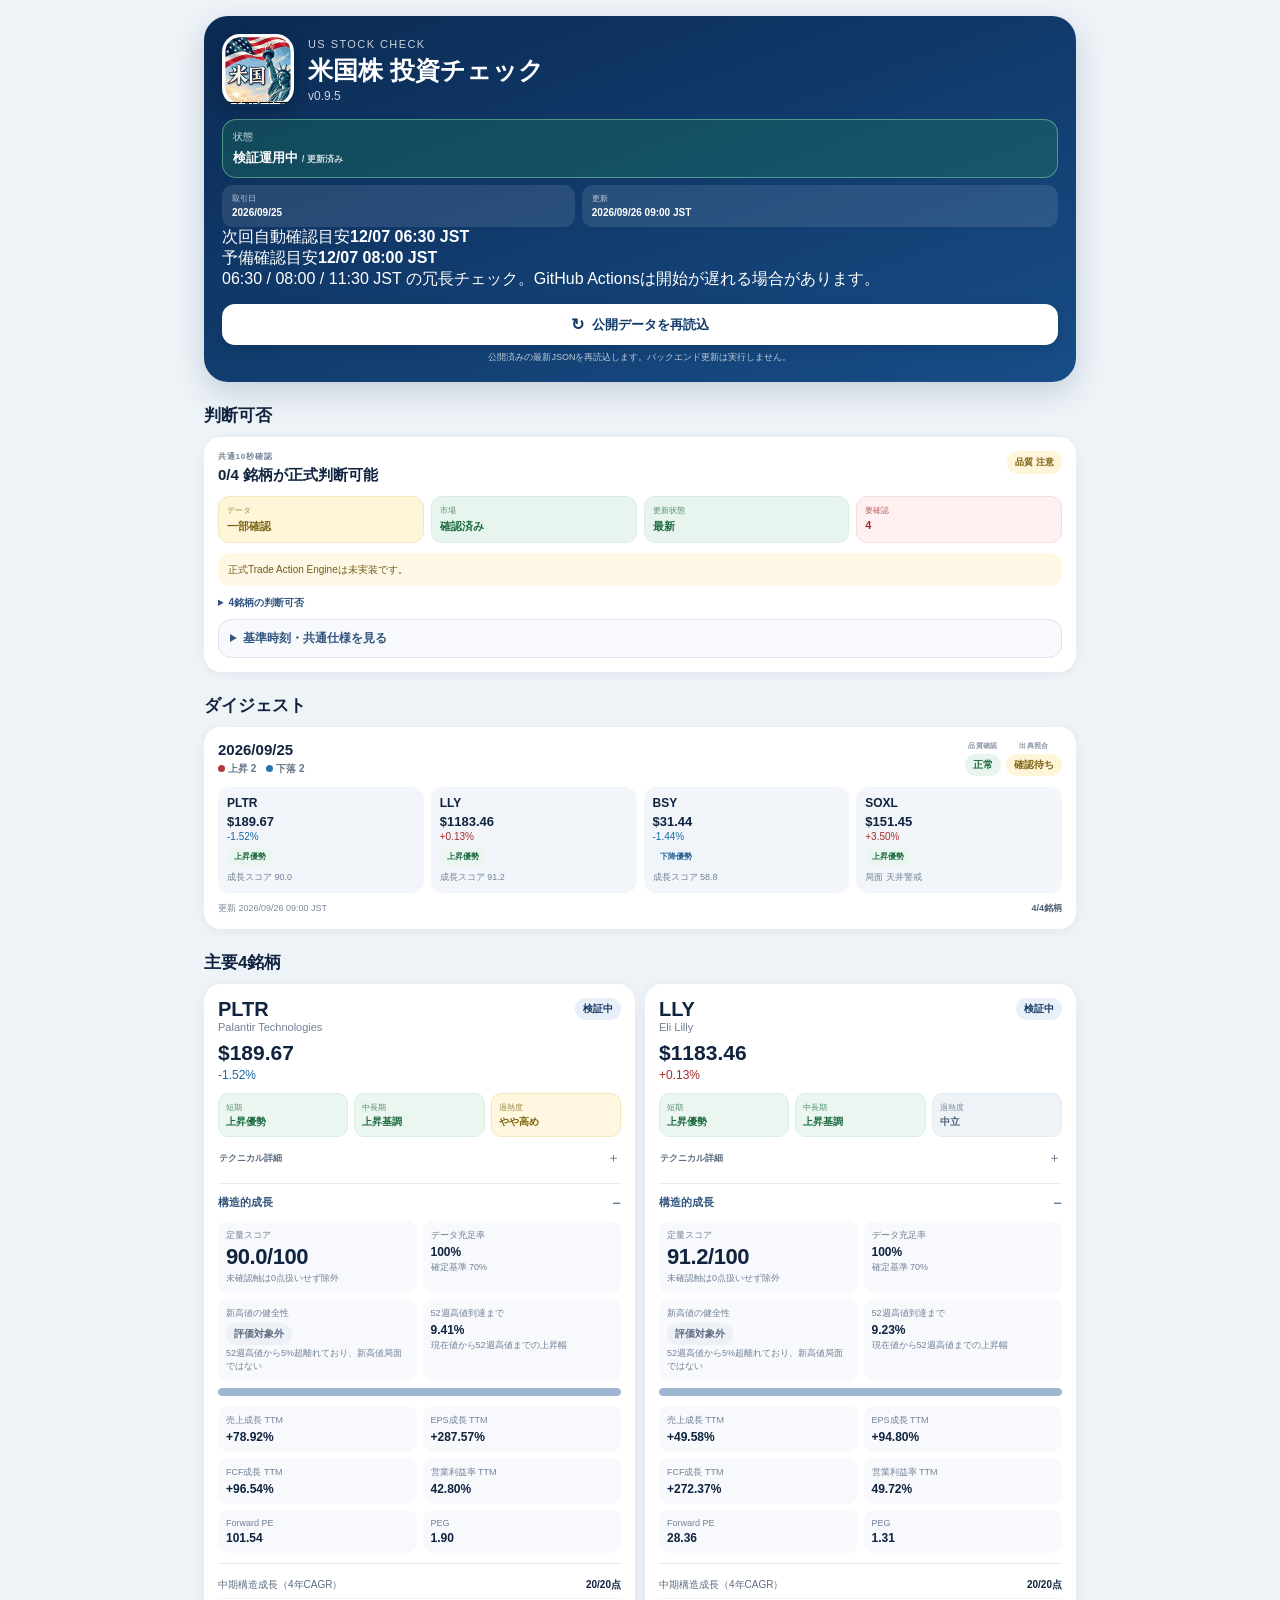
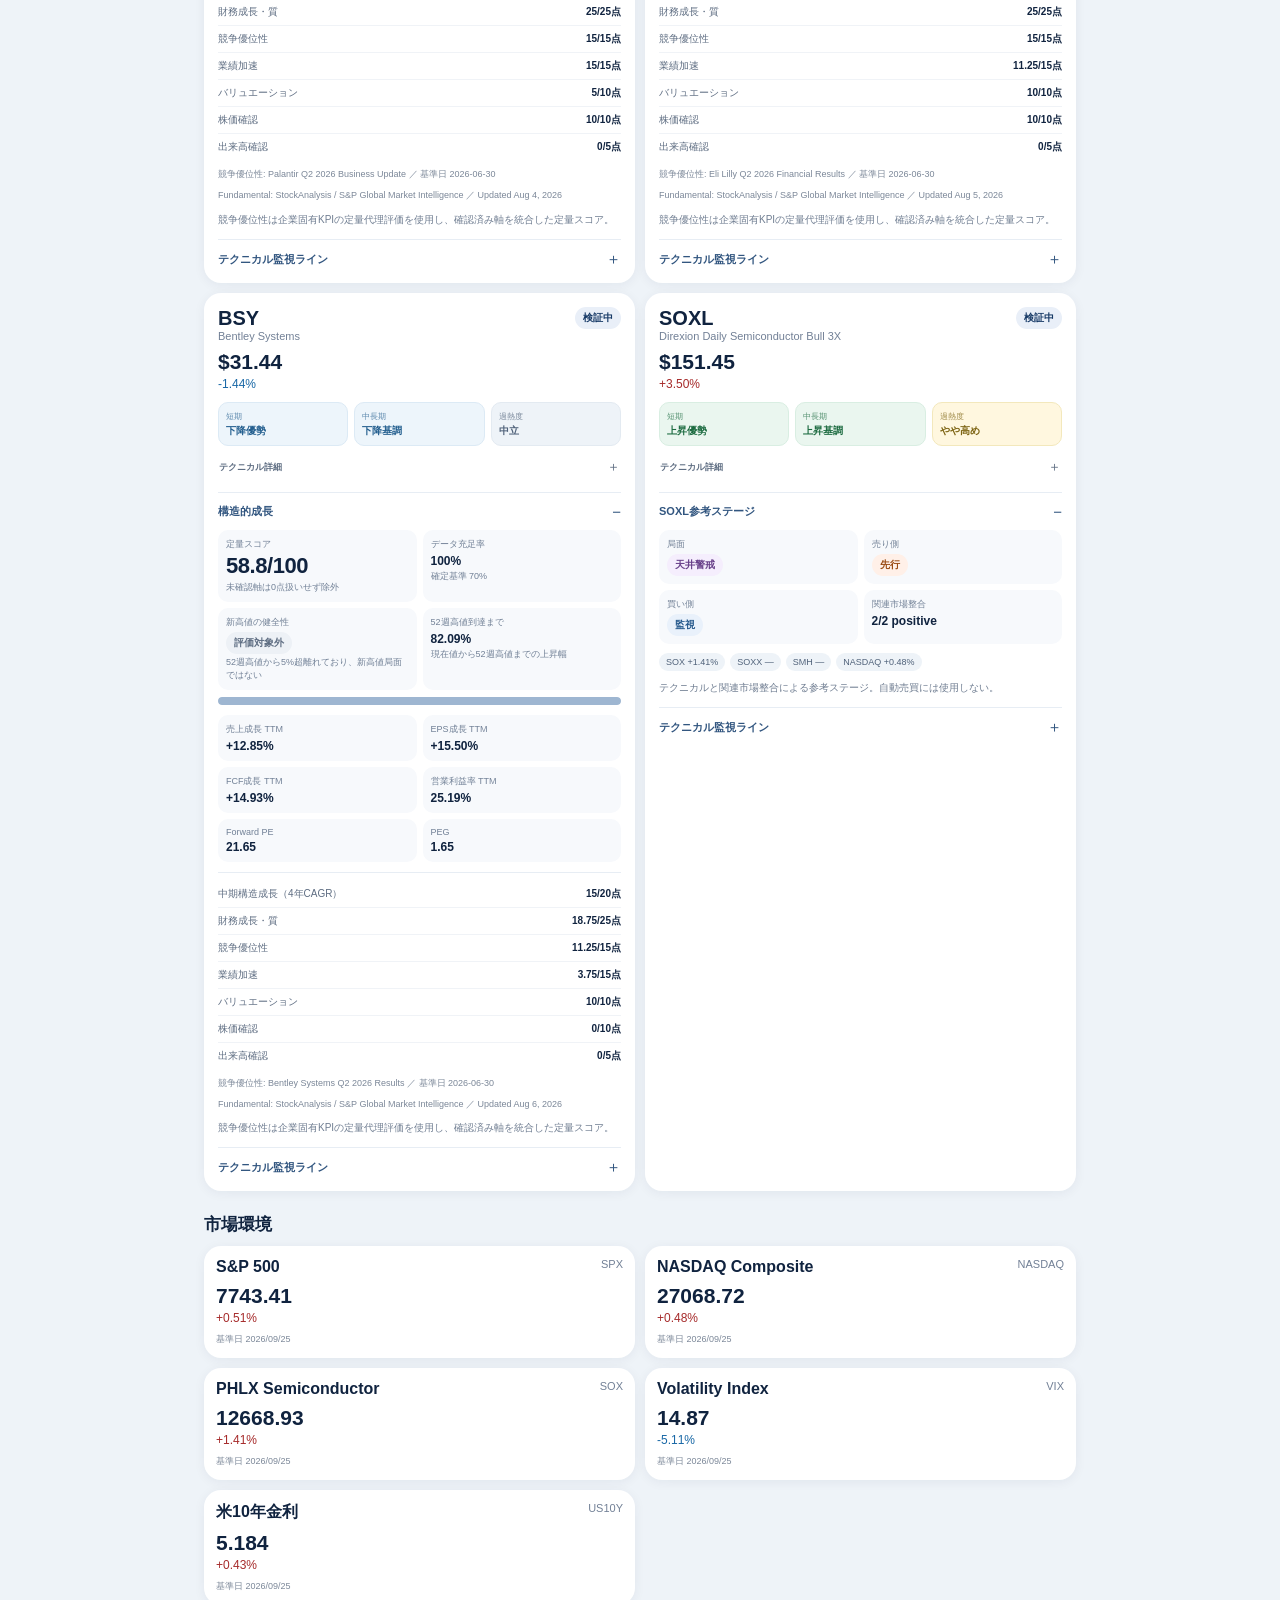
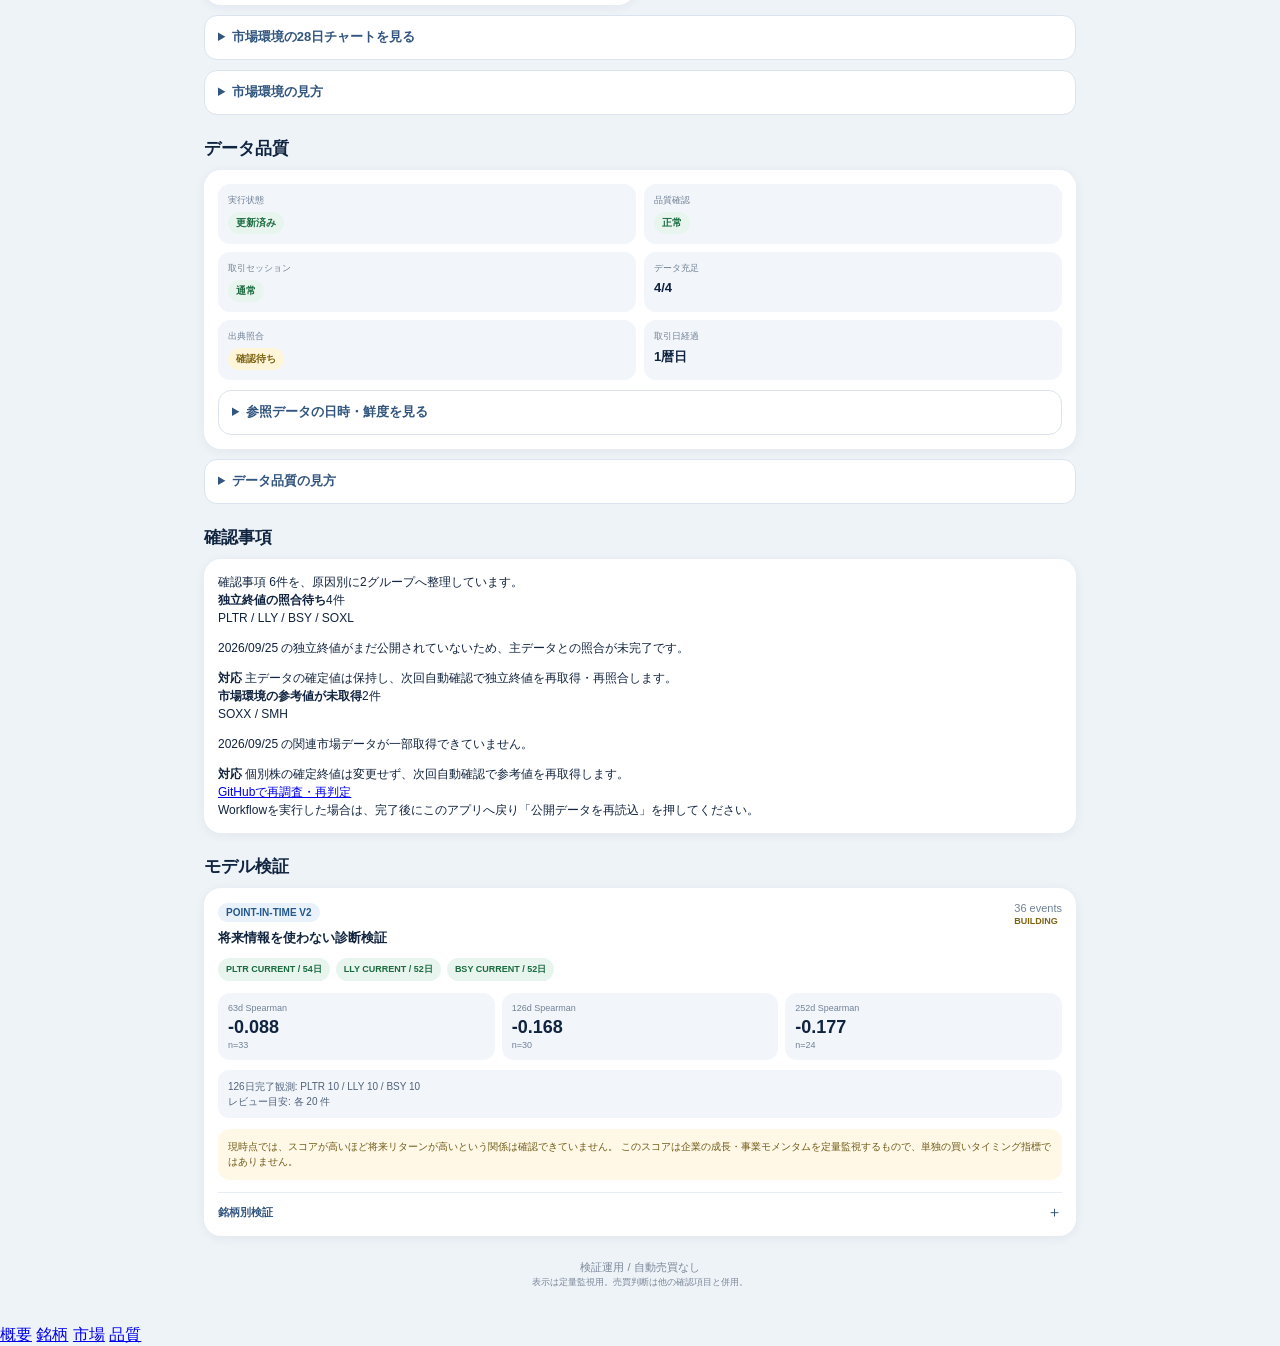
==== commit ce0e87f1: "feat: add recheck schedule and bottom navigation" ====
--- a/docs/index.html
+++ b/docs/index.html
@@ -11,17 +11,17 @@
   <link rel="manifest" href="./manifest.webmanifest">
   <link rel="apple-touch-icon" href="./icons/us-stock-icon.png">
   <link rel="icon" href="./icons/us-stock-icon.png" type="image/png">
-  <link rel="stylesheet" href="./style.css?v=0.9.6-common1">
+  <link rel="stylesheet" href="./style.css?v=0.9.6">
 </head>
 <body>
   <main class="app">
-    <header class="hero">
+    <header class="hero" id="top">
       <div class="hero-row">
         <img class="app-icon" src="./icons/us-stock-icon.png" alt="米国株アプリ">
         <div class="hero-title">
           <div class="eyebrow">US STOCK CHECK</div>
           <h1>米国株 投資チェック</h1>
-          <div id="version" class="version">v0.9.5</div>
+          <div id="version" class="version">v0.9.6</div>
         </div>
       </div>
 
@@ -34,6 +34,11 @@
           <div><span>取引日</span><strong id="tradeDate">—</strong></div>
           <div><span>更新</span><strong id="updatedAt">—</strong></div>
         </div>
+        <div class="recheck-meta">
+          <div><span>次回自動確認目安</span><strong id="recheckAt">—</strong></div>
+          <div><span>予備確認目安</span><strong id="backupRecheckAt">—</strong></div>
+        </div>
+        <div class="recheck-note">06:30 / 08:00 / 11:30 JST の冗長チェック。GitHub Actionsは開始が遅れる場合があります。</div>
       </div>
 
       <button id="refreshButton" class="refresh-button" type="button">
@@ -47,17 +52,17 @@
       <div id="commonDigest" class="card"></div>
     </section>
 
-    <section>
+    <section id="overviewSection">
       <h2>ダイジェスト</h2>
       <div id="digest" class="card muted">最新データを読み込み中です。</div>
     </section>
 
-    <section>
+    <section id="stocksSection">
       <h2>主要4銘柄</h2>
       <div id="stocks" class="cards"></div>
     </section>
 
-    <section>
+    <section id="marketSection">
       <h2>市場環境</h2>
       <div id="market" class="cards compact"></div>
       <details id="marketChartsDetails" class="app-disclosure hidden">
@@ -73,19 +78,14 @@
       </details>
     </section>
 
-    <section>
-      <h2>モデル検証</h2>
-      <div id="modelValidation" class="card muted">Point-in-Time検証データ待ちです。</div>
-    </section>
-
-    <section>
+    <section id="qualitySection">
       <h2>データ品質</h2>
       <div id="quality" class="card"></div>
       <details class="app-disclosure">
         <summary>データ品質の見方</summary>
         <div class="disclosure-body">
           <div class="legend-row"><span class="quality-pill pass">正常</span><span>確認済み・正常</span></div>
-          <div class="legend-row"><span class="quality-pill pending">確認待ち</span><span>独立確認待ち。Primary確定値は利用可能</span></div>
+          <div class="legend-row"><span class="quality-pill pending">確認待ち</span><span>独立確認待ち。主データの確定値は利用可能</span></div>
           <div class="legend-row"><span class="quality-pill fail">要確認</span><span>確認が必要</span></div>
         </div>
       </details>
@@ -96,12 +96,24 @@
       <div id="notices" class="card notice-card"></div>
     </section>
 
+    <section id="validationSection">
+      <h2>モデル検証</h2>
+      <div id="modelValidation" class="card muted">Point-in-Time検証データ待ちです。</div>
+    </section>
+
     <footer>
       検証運用 / 自動売買なし<br>
       <span class="footer-sub">表示は定量監視用。売買判断は他の確認項目と併用。</span>
     </footer>
   </main>
 
-  <script src="./app.js?v=0.9.6-common1" defer></script>
+  <nav class="bottom-nav" aria-label="主要画面">
+    <a href="#overviewSection">概要</a>
+    <a href="#stocksSection">銘柄</a>
+    <a href="#marketSection">市場</a>
+    <a href="#qualitySection">品質</a>
+  </nav>
+
+  <script src="./app.js?v=0.9.6" defer></script>
 </body>
 </html>
--- a/docs/style.css
+++ b/docs/style.css
@@ -287,3 +287,20 @@
   .common-grid{grid-template-columns:repeat(2,1fr)}
   .common-stock-row{grid-template-columns:52px 60px 1fr}
 }
+
+/* Common UI alignment: progressive disclosure + fixed 28-day charts */
+.app-disclosure{margin-top:10px;border:1px solid #dbe4ee;border-radius:13px;background:#fff;overflow:hidden}
+.app-disclosure summary{cursor:pointer;padding:12px 13px;font-size:13px;font-weight:750;color:#31557f;line-height:1.45}
+.disclosure-body{padding:0 13px 13px;font-size:12px;line-height:1.65;color:#66758a}
+.compact-disclosure{margin-top:9px;background:#f7f9fc}
+.compact-disclosure summary{font-size:12px;padding:10px 11px}
+.market-chart-list{display:grid;gap:10px;margin-top:3px}
+.market-chart-card{background:#f7f9fc;border:1px solid #e4eaf1;border-radius:12px;padding:10px}
+.market-chart-head{display:flex;justify-content:space-between;gap:8px;align-items:baseline;margin-bottom:4px}
+.market-chart-head b{font-size:12px}.market-chart-head span{font-size:10px;color:#718096}
+.market-chart{display:block;width:100%;height:140px;overflow:visible}
+.market-chart text{font-size:9px;fill:#718096}
+.chart-grid{stroke:#dbe4ee;stroke-width:1}
+.chart-week{stroke:#8797aa;stroke-width:1;stroke-dasharray:3 5;opacity:.8}
+.chart-line{fill:none;stroke:#2f7dc0;stroke-width:2.2}
+.history-wait{padding:22px;text-align:center;color:#8a96a6;font-size:12px}
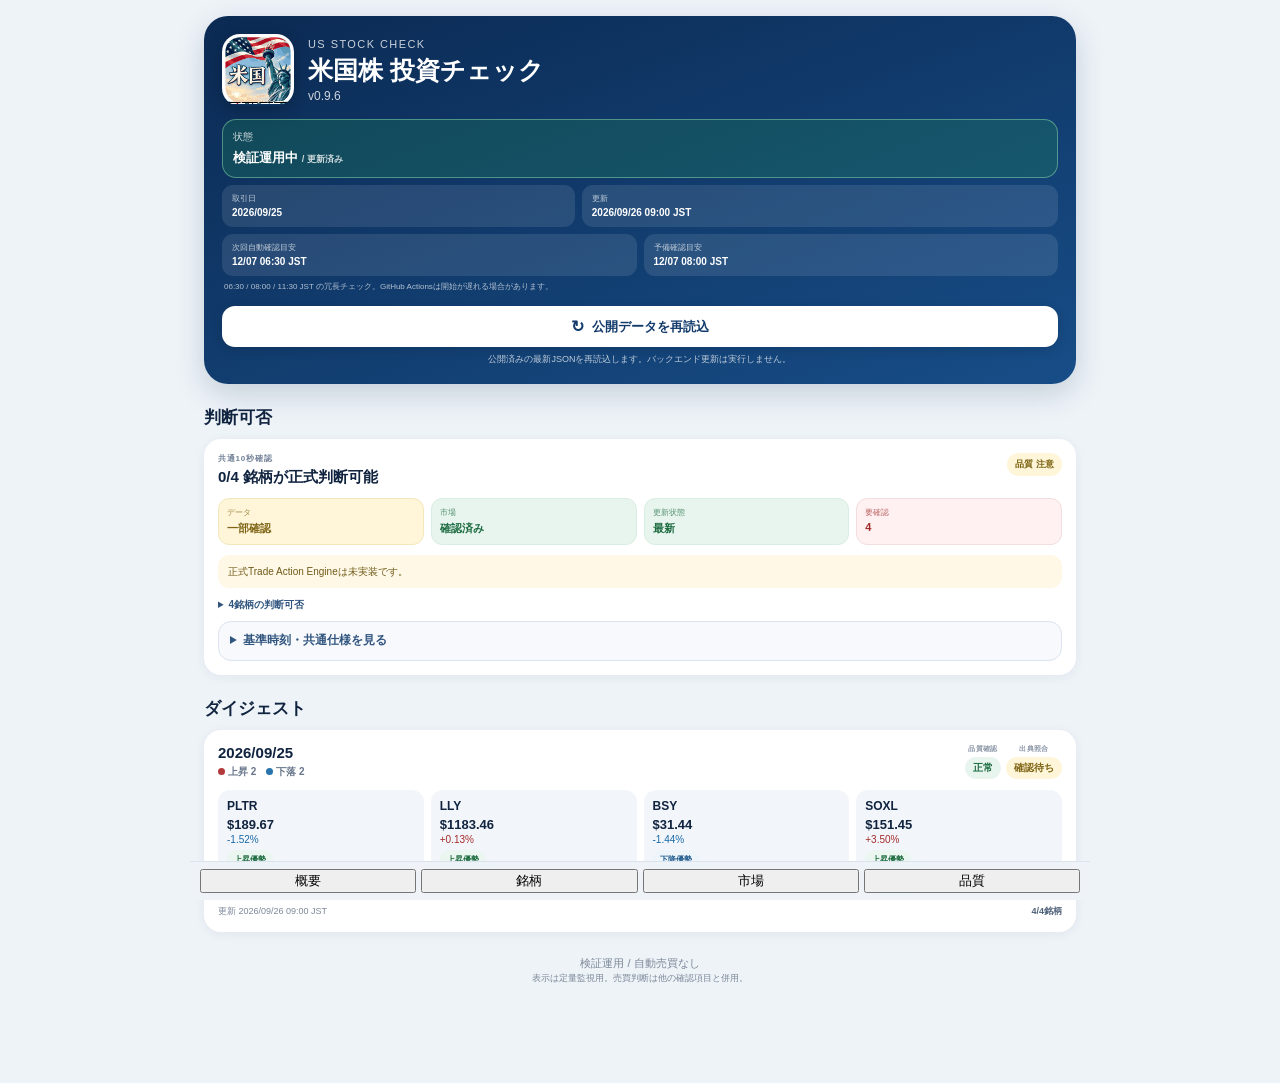
==== commit 44fd3ab3: "feat: split single sheet into real tab panels" ====
--- a/docs/index.html
+++ b/docs/index.html
@@ -11,7 +11,7 @@
   <link rel="manifest" href="./manifest.webmanifest">
   <link rel="apple-touch-icon" href="./icons/us-stock-icon.png">
   <link rel="icon" href="./icons/us-stock-icon.png" type="image/png">
-  <link rel="stylesheet" href="./style.css?v=0.9.6">
+  <link rel="stylesheet" href="./style.css?v=0.9.7">
 </head>
 <body>
   <main class="app">
@@ -21,7 +21,7 @@
         <div class="hero-title">
           <div class="eyebrow">US STOCK CHECK</div>
           <h1>米国株 投資チェック</h1>
-          <div id="version" class="version">v0.9.6</div>
+          <div id="version" class="version">v0.9.7</div>
         </div>
       </div>
 
@@ -47,59 +47,67 @@
       <div id="refreshNote" class="refresh-note">公開済みの最新JSONを再読込します。バックエンド更新は実行しません。</div>
     </header>
 
-    <section id="commonSection" class="hidden">
-      <h2>判断可否</h2>
-      <div id="commonDigest" class="card"></div>
-    </section>
+    <div id="tab-overview" class="tab-panel" role="tabpanel" aria-labelledby="tabbtn-overview" data-tab-panel="overview">
+      <section id="commonSection" class="hidden">
+        <h2>判断可否</h2>
+        <div id="commonDigest" class="card"></div>
+      </section>
 
-    <section id="overviewSection">
-      <h2>ダイジェスト</h2>
-      <div id="digest" class="card muted">最新データを読み込み中です。</div>
-    </section>
+      <section id="overviewSection">
+        <h2>ダイジェスト</h2>
+        <div id="digest" class="card muted">最新データを読み込み中です。</div>
+      </section>
+    </div>
 
-    <section id="stocksSection">
-      <h2>主要4銘柄</h2>
-      <div id="stocks" class="cards"></div>
-    </section>
+    <div id="tab-stocks" class="tab-panel" role="tabpanel" aria-labelledby="tabbtn-stocks" data-tab-panel="stocks" hidden>
+      <section id="stocksSection">
+        <h2>主要4銘柄</h2>
+        <div id="stocks" class="cards"></div>
+      </section>
+    </div>
 
-    <section id="marketSection">
-      <h2>市場環境</h2>
-      <div id="market" class="cards compact"></div>
-      <details id="marketChartsDetails" class="app-disclosure hidden">
-        <summary>市場環境の28日チャートを見る</summary>
-        <div class="disclosure-body">
-          <div id="marketCharts" class="market-chart-list"></div>
-          <p>横線＝値の目安、縦の点線＝日曜始まりの週区切り。欠損日は補完せず、取得済みデータだけを実際の日付位置に表示します。</p>
-        </div>
-      </details>
-      <details class="app-disclosure">
-        <summary>市場環境の見方</summary>
-        <div class="disclosure-body">市場環境は個別銘柄の背景確認用です。この表示だけで正式な売買判断を変更しません。</div>
-      </details>
-    </section>
+    <div id="tab-market" class="tab-panel" role="tabpanel" aria-labelledby="tabbtn-market" data-tab-panel="market" hidden>
+      <section id="marketSection">
+        <h2>市場環境</h2>
+        <div id="market" class="cards compact"></div>
+        <details id="marketChartsDetails" class="app-disclosure hidden">
+          <summary>市場環境の28日チャートを見る</summary>
+          <div class="disclosure-body">
+            <div id="marketCharts" class="market-chart-list"></div>
+            <p>横線＝値の目安、縦の点線＝日曜始まりの週区切り。欠損日は補完せず、取得済みデータだけを実際の日付位置に表示します。</p>
+          </div>
+        </details>
+        <details class="app-disclosure">
+          <summary>市場環境の見方</summary>
+          <div class="disclosure-body">市場環境は個別銘柄の背景確認用です。この表示だけで正式な売買判断を変更しません。</div>
+        </details>
+      </section>
+    </div>
 
-    <section id="qualitySection">
-      <h2>データ品質</h2>
-      <div id="quality" class="card"></div>
-      <details class="app-disclosure">
-        <summary>データ品質の見方</summary>
-        <div class="disclosure-body">
-          <div class="legend-row"><span class="quality-pill pass">正常</span><span>確認済み・正常</span></div>
-          <div class="legend-row"><span class="quality-pill pending">確認待ち</span><span>独立確認待ち。主データの確定値は利用可能</span></div>
-          <div class="legend-row"><span class="quality-pill fail">要確認</span><span>確認が必要</span></div>
-        </div>
-      </details>
-    </section>
+    <div id="tab-quality" class="tab-panel" role="tabpanel" aria-labelledby="tabbtn-quality" data-tab-panel="quality" hidden>
+      <section id="qualitySection">
+        <h2>データ品質</h2>
+        <div id="quality" class="card"></div>
+        <details class="app-disclosure">
+          <summary>データ品質の見方</summary>
+          <div class="disclosure-body">
+            <div class="legend-row"><span class="quality-pill pass">正常</span><span>確認済み・正常</span></div>
+            <div class="legend-row"><span class="quality-pill pending">確認待ち</span><span>独立確認待ち。主データの確定値は利用可能</span></div>
+            <div class="legend-row"><span class="quality-pill fail">要確認</span><span>確認が必要</span></div>
+          </div>
+        </details>
+      </section>
 
-    <section id="noticesSection" class="hidden">
-      <h2>確認事項</h2>
-      <div id="notices" class="card notice-card"></div>
-    </section>
+      <section id="noticesSection" class="hidden">
+        <h2>確認事項</h2>
+        <div id="notices" class="card notice-card"></div>
+      </section>
 
-    <section id="validationSection">
-      <h2>モデル検証</h2>
-      <div id="modelValidation" class="card muted">Point-in-Time検証データ待ちです。</div>
-    </section>
+      <section id="validationSection">
+        <h2>モデル検証</h2>
+        <div id="modelValidation" class="card muted">Point-in-Time検証データ待ちです。</div>
+      </section>
+    </div>
 
     <footer>
       検証運用 / 自動売買なし<br>
@@ -107,13 +115,13 @@
     </footer>
   </main>
 
-  <nav class="bottom-nav" aria-label="主要画面">
-    <a href="#overviewSection">概要</a>
-    <a href="#stocksSection">銘柄</a>
-    <a href="#marketSection">市場</a>
-    <a href="#qualitySection">品質</a>
+  <nav class="bottom-nav" role="tablist" aria-label="主要画面">
+    <button id="tabbtn-overview" type="button" role="tab" aria-selected="true" aria-controls="tab-overview" data-tab="overview" class="active">概要</button>
+    <button id="tabbtn-stocks" type="button" role="tab" aria-selected="false" aria-controls="tab-stocks" data-tab="stocks">銘柄</button>
+    <button id="tabbtn-market" type="button" role="tab" aria-selected="false" aria-controls="tab-market" data-tab="market">市場</button>
+    <button id="tabbtn-quality" type="button" role="tab" aria-selected="false" aria-controls="tab-quality" data-tab="quality">品質</button>
   </nav>
 
-  <script src="./app.js?v=0.9.6" defer></script>
+  <script src="./app.js?v=0.9.7" defer></script>
 </body>
 </html>
--- a/docs/style.css
+++ b/docs/style.css
@@ -4,7 +4,7 @@
 }
 *{box-sizing:border-box}
 body{margin:0}
-.app{max-width:900px;margin:0 auto;padding:16px 14px 36px}
+.app{max-width:900px;margin:0 auto;padding:16px 14px 98px}
 .hero{
   background:linear-gradient(160deg,#0b2a53,#174d87);
   color:#fff;border-radius:24px;padding:18px;
@@ -304,3 +304,46 @@
 .chart-week{stroke:#8797aa;stroke-width:1;stroke-dasharray:3 5;opacity:.8}
 .chart-line{fill:none;stroke:#2f7dc0;stroke-width:2.2}
 .history-wait{padding:22px;text-align:center;color:#8a96a6;font-size:12px}
+
+
+/* v0.9.6 operational UI: Japan/India best practices */
+.recheck-meta{display:grid;grid-template-columns:1fr 1fr;gap:7px;margin-top:7px}
+.recheck-meta>div{background:rgba(255,255,255,.10);border-radius:11px;padding:8px 10px;min-width:0}
+.recheck-meta span{display:block;font-size:8px;opacity:.72;margin-bottom:2px}
+.recheck-meta strong{display:block;font-size:10px;line-height:1.3;white-space:nowrap;overflow:hidden;text-overflow:ellipsis}
+.recheck-note{font-size:8px;line-height:1.45;opacity:.68;margin:5px 2px 0}
+
+.freshness-details{margin-top:10px}
+.freshness-list{display:grid;gap:0}
+.freshness-row-item{display:grid;grid-template-columns:92px 1fr;gap:4px 10px;padding:8px 0;border-bottom:1px solid #e7edf4}
+.freshness-row-item:last-child{border-bottom:0}
+.freshness-row-item span{font-size:10px;color:#718096}
+.freshness-row-item b{font-size:10px;color:#10233f;overflow-wrap:anywhere}
+.freshness-row-item small{grid-column:2;font-size:9px;color:#8a96a6}
+
+.notice-summary{font-size:10px;color:#66758a;margin-bottom:10px}
+.notice-group{padding:10px 0;border-top:1px solid #e7edf4}
+.notice-group:first-of-type{border-top:0}
+.notice-group-head{display:flex;justify-content:space-between;gap:8px;align-items:center}
+.notice-group-head b{font-size:12px;color:#5f4d15}
+.notice-group-head span{font-size:9px;font-weight:800;background:#fff5d9;color:#7d6413;border-radius:999px;padding:3px 7px}
+.notice-group p{font-size:10px;line-height:1.55;color:#66758a;margin:6px 0}
+.notice-subjects{font-size:11px;font-weight:800;color:#10233f;margin-top:5px}
+.notice-remedy{font-size:10px;line-height:1.55;background:#f7f9fc;border-radius:9px;padding:8px;color:#50627a}
+.notice-remedy b{color:#31557f;margin-right:5px}
+.notice-group.is-error .notice-group-head b{color:#a02b2b}
+.notice-action-btn{display:block;margin-top:10px;padding:10px 12px;border-radius:11px;background:#123b6c;color:#fff;text-decoration:none;text-align:center;font-size:11px;font-weight:800}
+.notice-action-note{font-size:8px;color:#8a96a6;line-height:1.5;text-align:center;margin-top:5px}
+
+.bottom-nav{position:fixed;z-index:50;left:50%;bottom:0;transform:translateX(-50%);width:min(900px,100%);display:grid;grid-template-columns:repeat(4,1fr);gap:5px;padding:7px 10px calc(7px + env(safe-area-inset-bottom));background:rgba(238,243,248,.94);backdrop-filter:blur(16px);border-top:1px solid #dbe4ee}
+.bottom-nav a{display:block;text-align:center;text-decoration:none;color:#50627a;font-size:11px;font-weight:800;padding:9px 4px;border-radius:10px;background:rgba(255,255,255,.72)}
+.bottom-nav a:active{background:#dfe9f4}
+#overviewSection,#stocksSection,#marketSection,#qualitySection{scroll-margin-top:14px}
+
+@media(max-width:600px){
+  .recheck-meta{gap:6px;margin-top:6px}
+  .recheck-meta>div{padding:7px 9px}
+  .recheck-meta strong{font-size:9px}
+  .freshness-row-item{grid-template-columns:82px 1fr}
+  .bottom-nav a{font-size:10px;padding:8px 3px}
+}
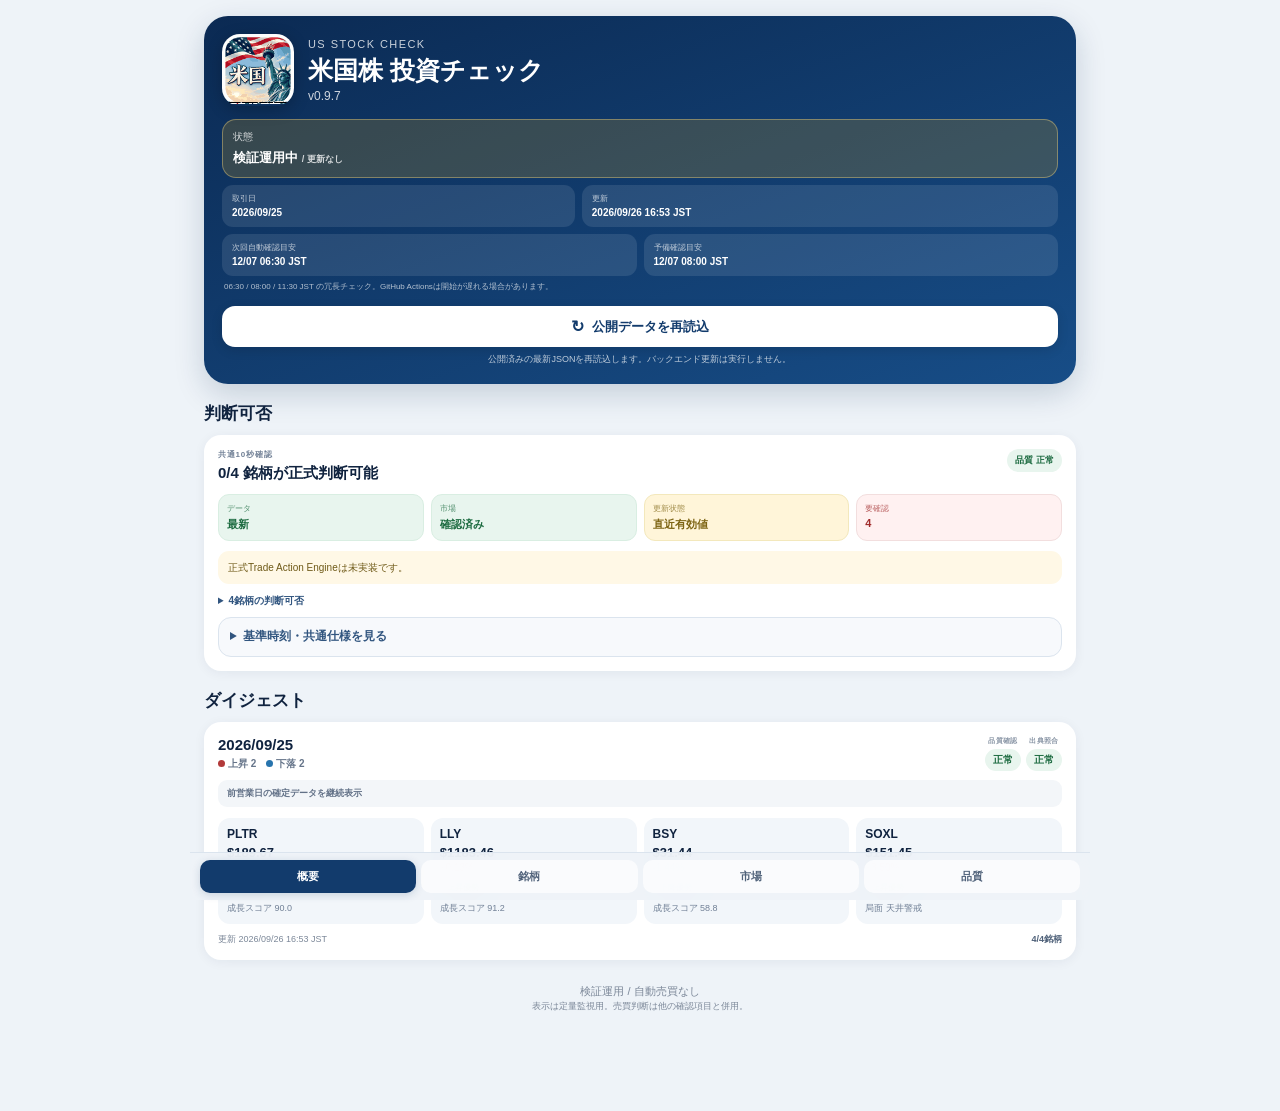
==== commit b08bad93: "feat: update PWA shell for v0.9.8 MSTR" ====
--- a/docs/index.html
+++ b/docs/index.html
@@ -11,7 +11,7 @@
   <link rel="manifest" href="./manifest.webmanifest">
   <link rel="apple-touch-icon" href="./icons/us-stock-icon.png">
   <link rel="icon" href="./icons/us-stock-icon.png" type="image/png">
-  <link rel="stylesheet" href="./style.css?v=0.9.7">
+  <link rel="stylesheet" href="./style.css?v=0.9.8">
 </head>
 <body>
   <main class="app">
@@ -21,7 +21,7 @@
         <div class="hero-title">
           <div class="eyebrow">US STOCK CHECK</div>
           <h1>米国株 投資チェック</h1>
-          <div id="version" class="version">v0.9.7</div>
+          <div id="version" class="version">v0.9.8</div>
         </div>
       </div>
 
@@ -61,7 +61,7 @@
 
     <div id="tab-stocks" class="tab-panel" role="tabpanel" aria-labelledby="tabbtn-stocks" data-tab-panel="stocks" hidden>
       <section id="stocksSection">
-        <h2>主要4銘柄</h2>
+        <h2>対象銘柄</h2>
         <div id="stocks" class="cards"></div>
       </section>
     </div>
@@ -122,6 +122,6 @@
     <button id="tabbtn-quality" type="button" role="tab" aria-selected="false" aria-controls="tab-quality" data-tab="quality">品質</button>
   </nav>
 
-  <script src="./app.js?v=0.9.7" defer></script>
+  <script src="./app.js?v=0.9.8" defer></script>
 </body>
 </html>
--- a/docs/style.css
+++ b/docs/style.css
@@ -336,14 +336,22 @@
 .notice-action-note{font-size:8px;color:#8a96a6;line-height:1.5;text-align:center;margin-top:5px}
 
 .bottom-nav{position:fixed;z-index:50;left:50%;bottom:0;transform:translateX(-50%);width:min(900px,100%);display:grid;grid-template-columns:repeat(4,1fr);gap:5px;padding:7px 10px calc(7px + env(safe-area-inset-bottom));background:rgba(238,243,248,.94);backdrop-filter:blur(16px);border-top:1px solid #dbe4ee}
-.bottom-nav a{display:block;text-align:center;text-decoration:none;color:#50627a;font-size:11px;font-weight:800;padding:9px 4px;border-radius:10px;background:rgba(255,255,255,.72)}
-.bottom-nav a:active{background:#dfe9f4}
-#overviewSection,#stocksSection,#marketSection,#qualitySection{scroll-margin-top:14px}
+.bottom-nav button{appearance:none;border:0;display:block;width:100%;text-align:center;color:#50627a;font:inherit;font-size:11px;font-weight:800;padding:9px 4px;border-radius:10px;background:rgba(255,255,255,.72)}
+.bottom-nav button.active{background:#123b6c;color:#fff;box-shadow:0 2px 8px rgba(18,59,108,.18)}
+.bottom-nav button:active{transform:translateY(1px)}
+.bottom-nav button:focus-visible{outline:2px solid #2f7dc0;outline-offset:2px}
+.tab-panel[hidden]{display:none!important}
+.tab-panel{animation:tab-in .16s ease-out}
+@keyframes tab-in{from{opacity:.35;transform:translateY(4px)}to{opacity:1;transform:none}}
 
 @media(max-width:600px){
   .recheck-meta{gap:6px;margin-top:6px}
   .recheck-meta>div{padding:7px 9px}
   .recheck-meta strong{font-size:9px}
   .freshness-row-item{grid-template-columns:82px 1fr}
-  .bottom-nav a{font-size:10px;padding:8px 3px}
-}
+  .bottom-nav button{font-size:10px;padding:8px 3px}
+}
+
+/* v0.9.7 real tabs */
+.tab-panel>section:first-child{margin-top:18px}
+.tab-panel>section+section{margin-top:18px}
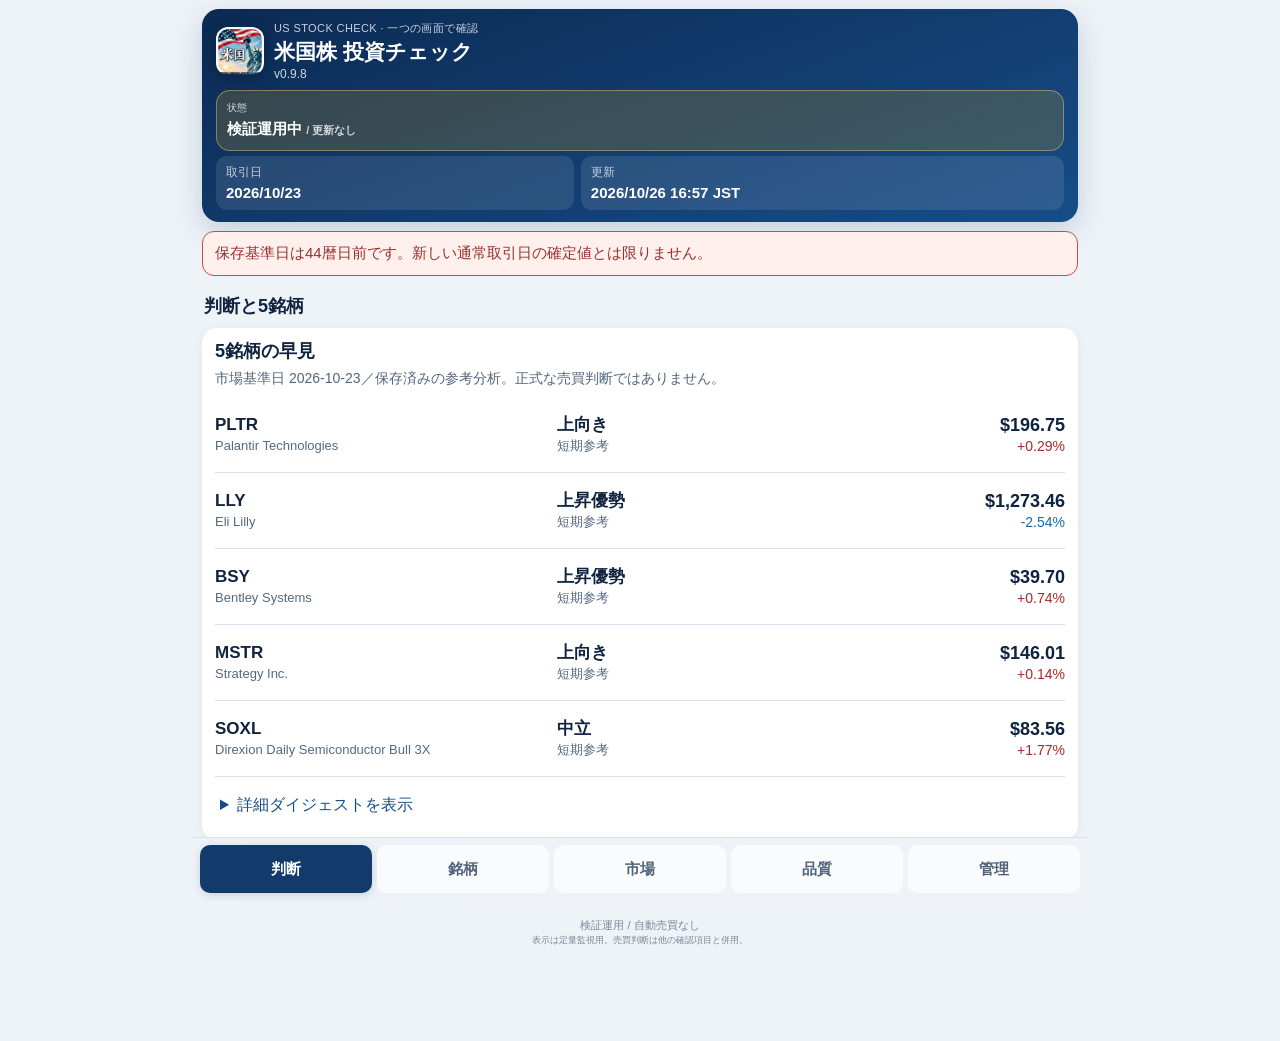
==== commit ec8fb736: "Stage one daily US root PWA unification candidate (unpublished) Root 5-tab mobile-first overview usi" ====
--- a/docs/index.html
+++ b/docs/index.html
@@ -14,12 +14,12 @@
   <link rel="stylesheet" href="./style.css?v=0.9.8">
 </head>
 <body>
-  <main class="app">
+  <main class="app unified-root">
     <header class="hero" id="top">
       <div class="hero-row">
         <img class="app-icon" src="./icons/us-stock-icon.png" alt="米国株アプリ">
         <div class="hero-title">
-          <div class="eyebrow">US STOCK CHECK</div>
+          <div class="eyebrow">US STOCK CHECK · 一つの画面で確認</div>
           <h1>米国株 投資チェック</h1>
           <div id="version" class="version">v0.9.8</div>
         </div>
@@ -34,29 +34,23 @@
           <div><span>取引日</span><strong id="tradeDate">—</strong></div>
           <div><span>更新</span><strong id="updatedAt">—</strong></div>
         </div>
-        <div class="recheck-meta">
-          <div><span>次回自動確認目安</span><strong id="recheckAt">—</strong></div>
-          <div><span>予備確認目安</span><strong id="backupRecheckAt">—</strong></div>
-        </div>
-        <div class="recheck-note">06:30 / 08:00 / 11:30 JST の冗長チェック。GitHub Actionsは開始が遅れる場合があります。</div>
       </div>
+    </header>
+    <div id="unifiedNotice" class="unified-notice" role="alert" hidden></div>
 
-      <button id="refreshButton" class="refresh-button" type="button">
-        <span class="refresh-icon">↻</span> 公開データを再読込
-      </button>
-      <div id="refreshNote" class="refresh-note">公開済みの最新JSONを再読込します。バックエンド更新は実行しません。</div>
-    </header>
 
     <div id="tab-overview" class="tab-panel" role="tabpanel" aria-labelledby="tabbtn-overview" data-tab-panel="overview">
+
+      <section id="overviewSection">
+        <h2>判断と5銘柄</h2>
+        <div id="digest" class="card muted">最新データを読み込み中です。</div>
+      </section>
+      <details class="app-disclosure unified-common-details"><summary>正式判断資格・共通状態の詳細</summary>
       <section id="commonSection" class="hidden">
         <h2>判断可否</h2>
         <div id="commonDigest" class="card"></div>
       </section>
-
-      <section id="overviewSection">
-        <h2>ダイジェスト</h2>
-        <div id="digest" class="card muted">最新データを読み込み中です。</div>
-      </section>
+      </details>
     </div>
 
     <div id="tab-stocks" class="tab-panel" role="tabpanel" aria-labelledby="tabbtn-stocks" data-tab-panel="stocks" hidden>
@@ -103,6 +97,23 @@
         <div id="notices" class="card notice-card"></div>
       </section>
 
+    </div>
+
+    <div id="tab-manage" class="tab-panel" role="tabpanel" aria-labelledby="tabbtn-manage" data-tab-panel="manage" hidden>
+      <section id="unifiedManageSection">
+        <h2>管理・更新</h2>
+        <div class="card unified-manage">
+          <p>現在の公開済みJSONを再取得します。取得・計算ワークフローや発注は実行しません。</p>
+          <button id="refreshButton" class="refresh-button" type="button"><span class="refresh-icon">↻</span> 公開データを再読込</button>
+          <div id="refreshNote" class="refresh-note">公開された保存値を再読込します。</div>
+          <div class="recheck-meta">
+            <div><span>次回自動確認目安</span><strong id="recheckAt">—</strong></div>
+            <div><span>予備確認目安</span><strong id="backupRecheckAt">—</strong></div>
+          </div>
+          <p class="recheck-note">06:30 / 08:00 / 11:30 JSTは予定時刻であり、取引終了・データ確定の証拠ではありません。</p>
+          <p>5タブ統合候補は通常版の既存データ4JSONだけを読み込みます。250本履歴を10月16日固定版から混在させません。</p>
+        </div>
+      </section>
       <section id="validationSection">
         <h2>モデル検証</h2>
         <div id="modelValidation" class="card muted">Point-in-Time検証データ待ちです。</div>
@@ -116,12 +127,14 @@
   </main>
 
   <nav class="bottom-nav" role="tablist" aria-label="主要画面">
-    <button id="tabbtn-overview" type="button" role="tab" aria-selected="true" aria-controls="tab-overview" data-tab="overview" class="active">概要</button>
+    <button id="tabbtn-overview" type="button" role="tab" aria-selected="true" aria-controls="tab-overview" data-tab="overview" class="active">判断</button>
     <button id="tabbtn-stocks" type="button" role="tab" aria-selected="false" aria-controls="tab-stocks" data-tab="stocks">銘柄</button>
     <button id="tabbtn-market" type="button" role="tab" aria-selected="false" aria-controls="tab-market" data-tab="market">市場</button>
     <button id="tabbtn-quality" type="button" role="tab" aria-selected="false" aria-controls="tab-quality" data-tab="quality">品質</button>
+    <button id="tabbtn-manage" type="button" role="tab" aria-selected="false" aria-controls="tab-manage" data-tab="manage">管理</button>
   </nav>
 
-  <script src="./app.js?v=0.9.8" defer></script>
+  <script src="./unified-ui.js?v=unified-candidate-1" defer></script>
+  <script src="./app.js?v=unified-candidate-1" defer></script>
 </body>
 </html>
--- a/docs/style.css
+++ b/docs/style.css
@@ -355,3 +355,61 @@
 /* v0.9.7 real tabs */
 .tab-panel>section:first-child{margin-top:18px}
 .tab-panel>section+section{margin-top:18px}
+
+
+/* Future root-only 5-tab daily UI candidate. No data/cache/trade rule changes. */
+.unified-root{padding:9px 12px calc(94px + env(safe-area-inset-bottom))}
+.unified-root .hero{padding:12px 14px;border-radius:17px}
+.unified-root .hero-row{gap:10px}
+.unified-root .app-icon{width:48px;height:48px;border-radius:12px}
+.unified-root h1{font-size:21px;line-height:1.3;margin:2px 0}
+.unified-root .eyebrow{font-size:11px;letter-spacing:.035em}
+.unified-root .status-compact{margin-top:9px}
+.unified-root .status-meta{margin-top:5px}
+.unified-root .status-box strong{font-size:15px}
+.unified-root .status-meta strong{font-size:15px}
+.unified-root .status-meta span{font-size:12px}
+.unified-root section{margin-top:10px}
+.unified-root section h2{font-size:18px;margin:10px 2px}
+.unified-root .card{padding:11px 13px;border-radius:15px}
+.unified-notice{padding:10px 12px;margin-top:9px;border:1px solid #c24e49;border-radius:12px;background:#fff0ed;color:#97312d;font-size:15px;line-height:1.5}
+.unified-notice[hidden]{display:none}
+.unified-summary h3{font-size:18px;margin:0 0 5px}
+.unified-summary>p{font-size:14px;line-height:1.55;margin:3px 0 8px;color:#54657b}
+.unified-rows{display:grid;gap:0}
+.unified-row{appearance:none;display:grid;grid-template-columns:minmax(0,1.15fr) minmax(82px,.8fr) minmax(91px,.92fr);align-items:center;gap:8px;width:100%;min-height:76px;border:0;border-bottom:1px solid #dbe4ee;background:#fff;padding:9px 0;text-align:left;font:inherit;color:#10233f}
+.unified-row:focus-visible{outline:3px solid #3579bb;outline-offset:-2px}
+.unified-row:active{background:#f1f6fc}
+.unified-name,.unified-signal,.unified-price{min-width:0}
+.unified-row b{display:block;font-size:17px;line-height:1.35;overflow-wrap:anywhere}
+.unified-name small,.unified-signal small{display:block;color:#566982;font-size:13px;line-height:1.45;overflow-wrap:anywhere}
+.unified-price{text-align:right;font-variant-numeric:tabular-nums}
+.unified-price b{white-space:nowrap;font-size:18px}
+.unified-price small{display:block;font-size:14px;line-height:1.4}
+.unified-price .up{color:#a62b2b}.unified-price .down{color:#1968a6}
+.unified-legacy{margin-top:8px}
+.unified-legacy>summary,.unified-common-details>summary{font-size:16px;min-height:44px;padding:10px 5px;color:#174d87;cursor:pointer}
+.unified-legacy-body{padding:10px 0}
+.unified-root .unified-common-details{margin-top:8px;background:#fff;border:1px solid #e1e7ee;border-radius:15px;padding:0 13px}
+.unified-common-details #commonSection{margin-top:0}
+.unified-root .unified-manage{display:grid;gap:8px}
+.unified-root .unified-manage>p{font-size:15px;line-height:1.55;margin:0}
+.unified-root .unified-manage .recheck-meta{display:grid;grid-template-columns:1fr 1fr;gap:6px}
+.unified-root .unified-manage .refresh-button{min-height:46px}
+.unified-root #stocks article:focus{outline:3px solid #3579bb;outline-offset:2px}
+.bottom-nav{grid-template-columns:repeat(5,minmax(0,1fr))}
+.bottom-nav button{min-height:48px;font-size:15px}
+@media(max-width:600px){
+  .bottom-nav button{min-height:49px;font-size:15px;padding:8px 1px}
+  .unified-row{gap:6px}
+  .unified-root .unified-manage .recheck-meta{grid-template-columns:1fr}
+}
+@media(max-width:359px){
+  .unified-root{padding-left:8px;padding-right:8px}
+  .unified-row{grid-template-columns:minmax(0,1fr) minmax(76px,.75fr) minmax(85px,.9fr);gap:4px}
+  .unified-row b{font-size:15px}.unified-price b{font-size:16px}
+}
+@media(orientation:landscape) and (max-height:500px){
+  .unified-root .hero{padding:8px 12px}
+  .bottom-nav button{min-height:44px}
+}
